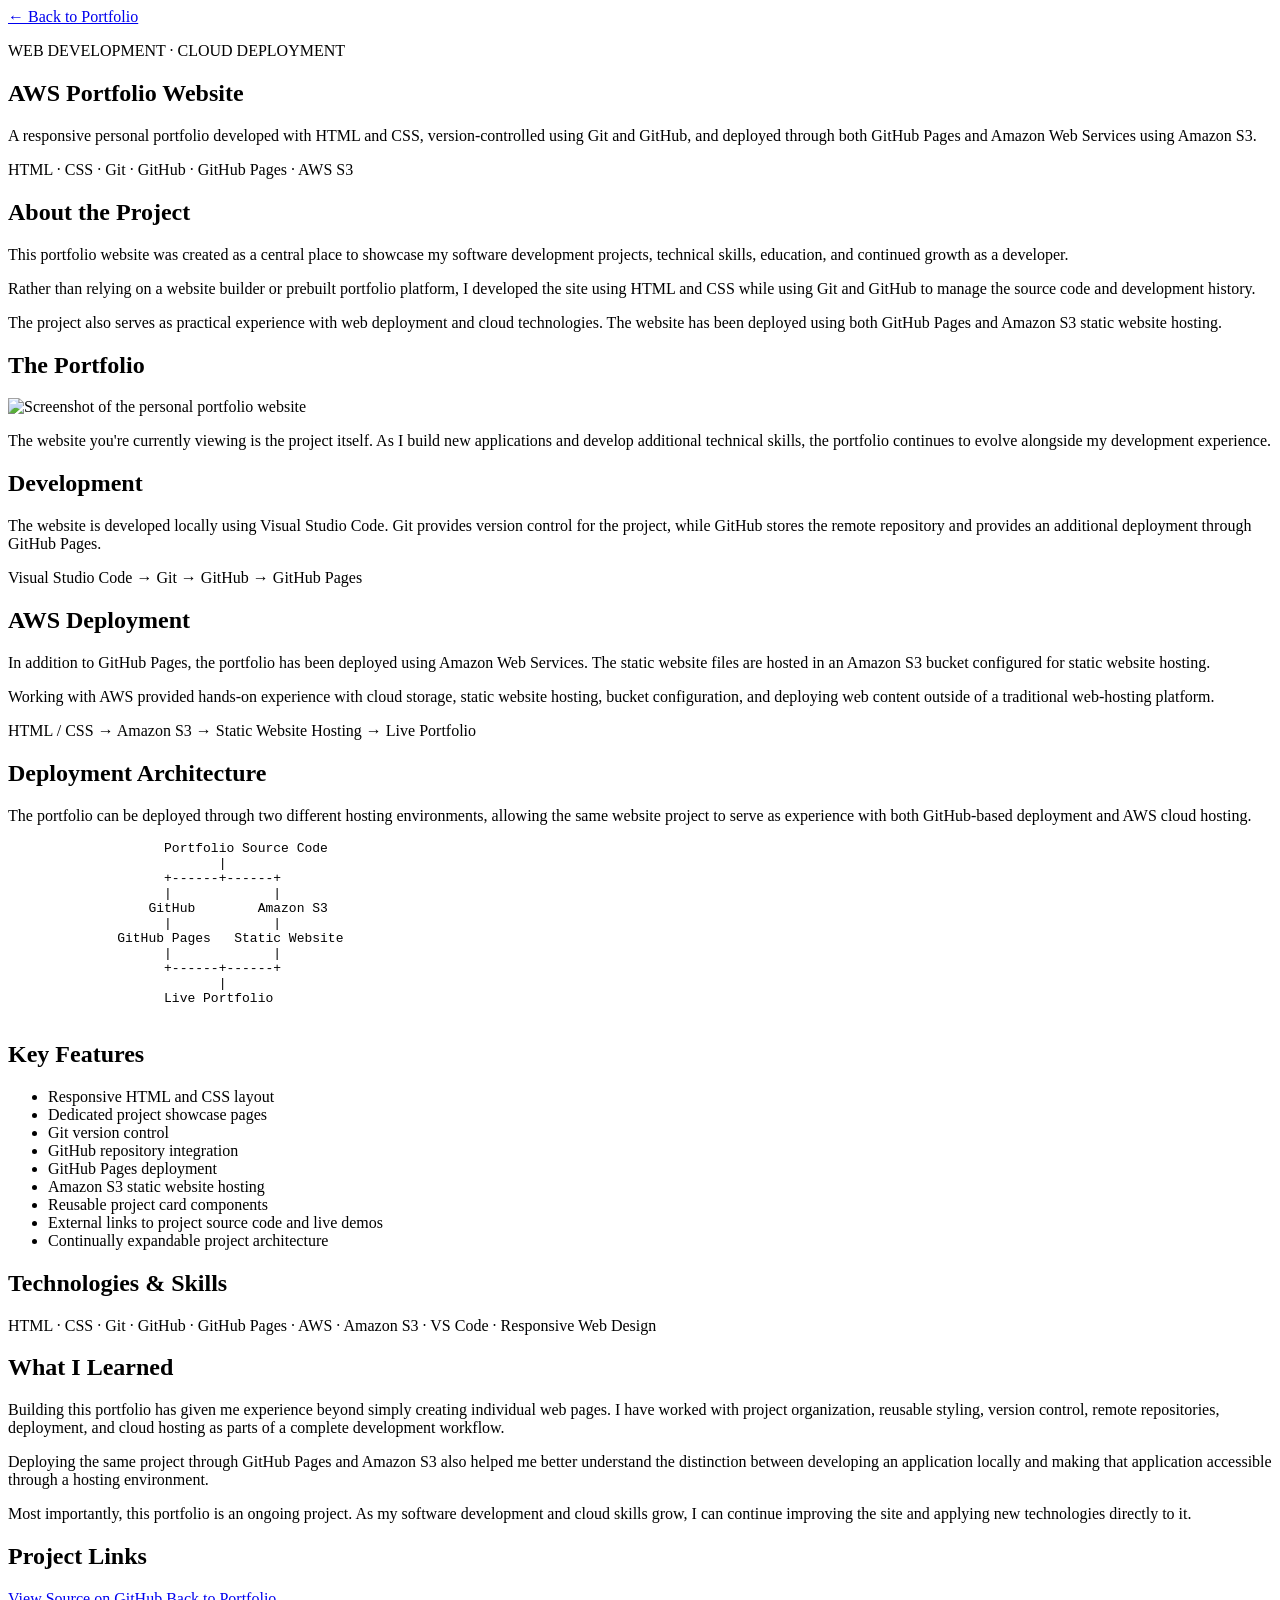
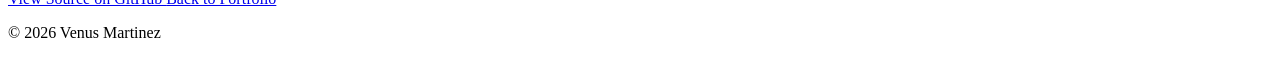
==== projects/aws-portfolio-website.html @ 88102d3e "Several new files added to the project, including images and HTML files for AWS portfolio website an" ====
<!DOCTYPE html>
<html lang="en">

<head>
    <meta charset="UTF-8">
    <meta name="viewport" content="width=device-width, initial-scale=1.0">

    <title>AWS Portfolio Website | Venus Martinez</title>

    <link rel="stylesheet" href="../styles.css">
</head>

<body>

    <header>
        <nav>
            <a href="../index.html">← Back to Portfolio</a>
        </nav>
    </header>

    <main>

        <!-- PROJECT HERO -->
        <section class="project-detail-hero">

            <p class="project-type">WEB DEVELOPMENT · CLOUD DEPLOYMENT</p>

            <h1>AWS Portfolio Website</h1>

            <p>
                A responsive personal portfolio developed with HTML and CSS,
                version-controlled using Git and GitHub, and deployed through
                both GitHub Pages and Amazon Web Services using Amazon S3.
            </p>

            <p class="technology-list">
                HTML · CSS · Git · GitHub · GitHub Pages · AWS S3
            </p>

        </section>


        <!-- ABOUT -->
        <section class="project-detail-section">

            <h2>About the Project</h2>

            <p>
                This portfolio website was created as a central place to
                showcase my software development projects, technical skills,
                education, and continued growth as a developer.
            </p>

            <p>
                Rather than relying on a website builder or prebuilt portfolio
                platform, I developed the site using HTML and CSS while using
                Git and GitHub to manage the source code and development
                history.
            </p>

            <p>
                The project also serves as practical experience with web
                deployment and cloud technologies. The website has been
                deployed using both GitHub Pages and Amazon S3 static website
                hosting.
            </p>

        </section>


        <!-- SCREENSHOT -->
        <section class="project-detail-section">

            <h2>The Portfolio</h2>

            <img
                class="project-detail-image"
                src="../images/portfolio-website.png"
                alt="Screenshot of the personal portfolio website">

            <p>
                The website you're currently viewing is the project itself.
                As I build new applications and develop additional technical
                skills, the portfolio continues to evolve alongside my
                development experience.
            </p>

        </section>


        <!-- DEVELOPMENT -->
        <section class="project-detail-section">

            <h2>Development</h2>

            <p>
                The website is developed locally using Visual Studio Code.
                Git provides version control for the project, while GitHub
                stores the remote repository and provides an additional
                deployment through GitHub Pages.
            </p>

            <div class="project-flow">

                <p>
                    Visual Studio Code
                    →
                    Git
                    →
                    GitHub
                    →
                    GitHub Pages
                </p>

            </div>

        </section>


        <!-- AWS -->
        <section class="project-detail-section">

            <h2>AWS Deployment</h2>

            <p>
                In addition to GitHub Pages, the portfolio has been deployed
                using Amazon Web Services. The static website files are hosted
                in an Amazon S3 bucket configured for static website hosting.
            </p>

            <p>
                Working with AWS provided hands-on experience with cloud
                storage, static website hosting, bucket configuration, and
                deploying web content outside of a traditional web-hosting
                platform.
            </p>

            <div class="project-flow">

                <p>
                    HTML / CSS
                    →
                    Amazon S3
                    →
                    Static Website Hosting
                    →
                    Live Portfolio
                </p>

            </div>

        </section>


        <!-- DUAL DEPLOYMENT -->
        <section class="project-detail-section">

            <h2>Deployment Architecture</h2>

            <p>
                The portfolio can be deployed through two different hosting
                environments, allowing the same website project to serve as
                experience with both GitHub-based deployment and AWS cloud
                hosting.
            </p>

            <div class="project-flow">

                <pre>
                    Portfolio Source Code
                           |
                    +------+------+
                    |             |
                  GitHub        Amazon S3
                    |             |
              GitHub Pages   Static Website
                    |             |
                    +------+------+
                           |
                    Live Portfolio
                </pre>

            </div>

        </section>


        <!-- FEATURES -->
        <section class="project-detail-section">

            <h2>Key Features</h2>

            <ul>
                <li>Responsive HTML and CSS layout</li>
                <li>Dedicated project showcase pages</li>
                <li>Git version control</li>
                <li>GitHub repository integration</li>
                <li>GitHub Pages deployment</li>
                <li>Amazon S3 static website hosting</li>
                <li>Reusable project card components</li>
                <li>External links to project source code and live demos</li>
                <li>Continually expandable project architecture</li>
            </ul>

        </section>


        <!-- SKILLS -->
        <section class="project-detail-section">

            <h2>Technologies & Skills</h2>

            <p class="technology-list">
                HTML · CSS · Git · GitHub · GitHub Pages ·
                AWS · Amazon S3 · VS Code · Responsive Web Design
            </p>

        </section>


        <!-- WHAT I LEARNED -->
        <section class="project-detail-section">

            <h2>What I Learned</h2>

            <p>
                Building this portfolio has given me experience beyond simply
                creating individual web pages. I have worked with project
                organization, reusable styling, version control, remote
                repositories, deployment, and cloud hosting as parts of a
                complete development workflow.
            </p>

            <p>
                Deploying the same project through GitHub Pages and Amazon S3
                also helped me better understand the distinction between
                developing an application locally and making that application
                accessible through a hosting environment.
            </p>

            <p>
                Most importantly, this portfolio is an ongoing project. As my
                software development and cloud skills grow, I can continue
                improving the site and applying new technologies directly to
                it.
            </p>

        </section>


        <!-- LINKS -->
        <section class="project-detail-section">

            <h2>Project Links</h2>

            <div class="project-links">

                <a
                    href="YOUR-GITHUB-REPOSITORY-URL"
                    class="button primary-button"
                    target="_blank"
                    rel="noopener noreferrer">
                    View Source on GitHub
                </a>

                <a
                    href="../index.html"
                    class="button secondary-button">
                    Back to Portfolio
                </a>

            </div>

        </section>

    </main>

    <footer>

        <p>
            &copy; 2026 Venus Martinez
        </p>

    </footer>

</body>

</html>
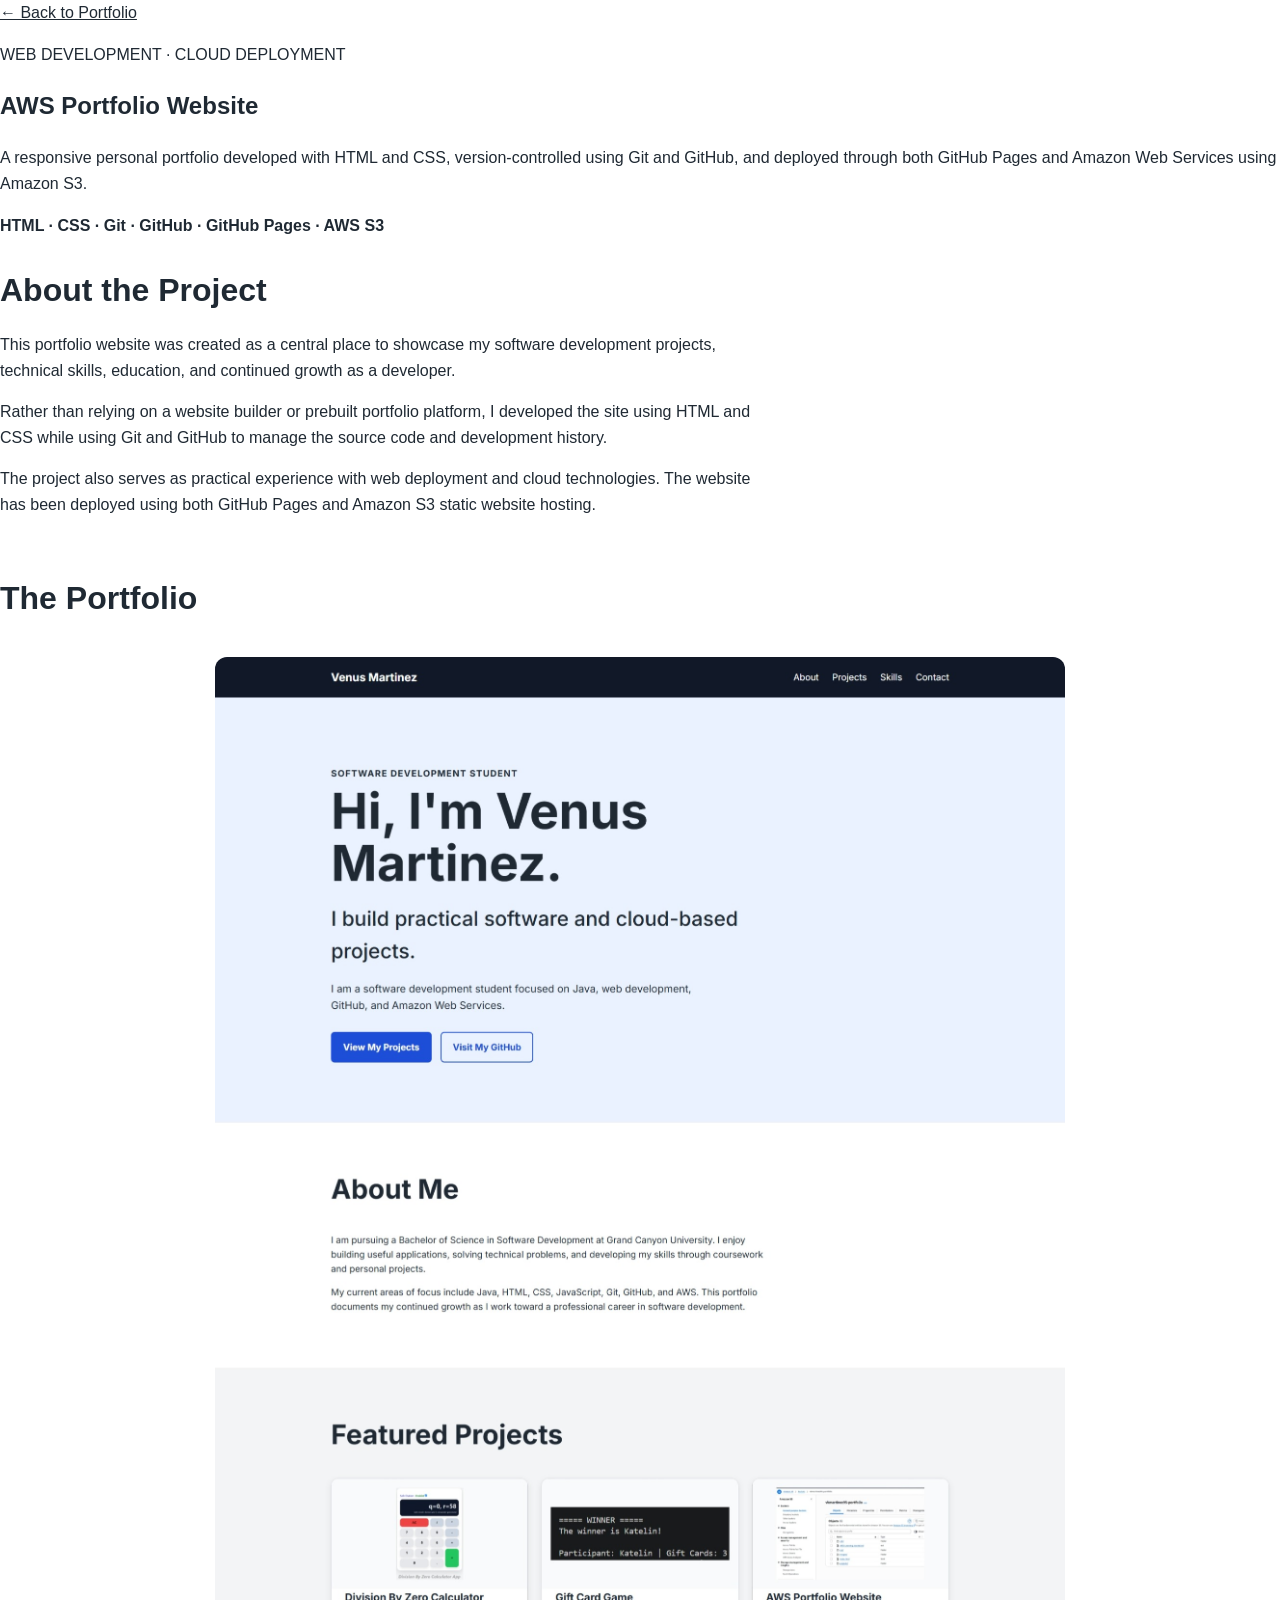
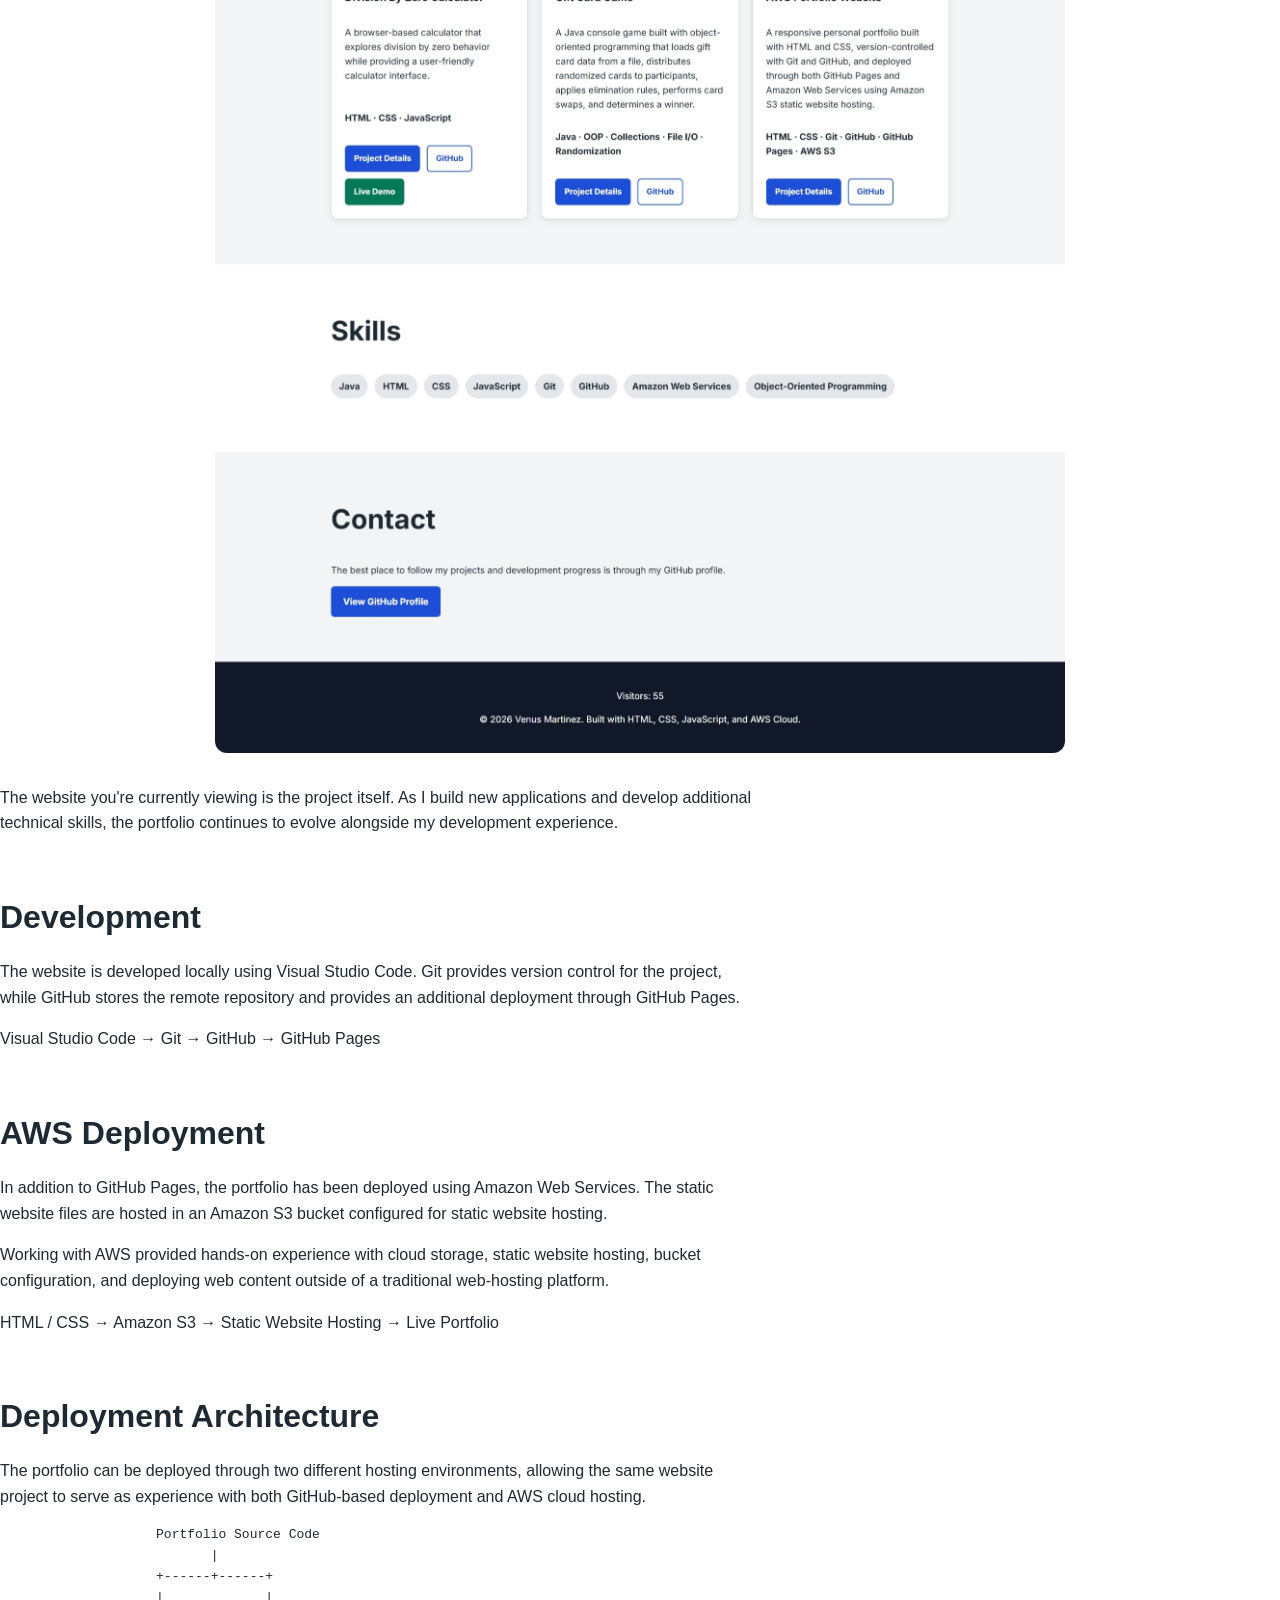
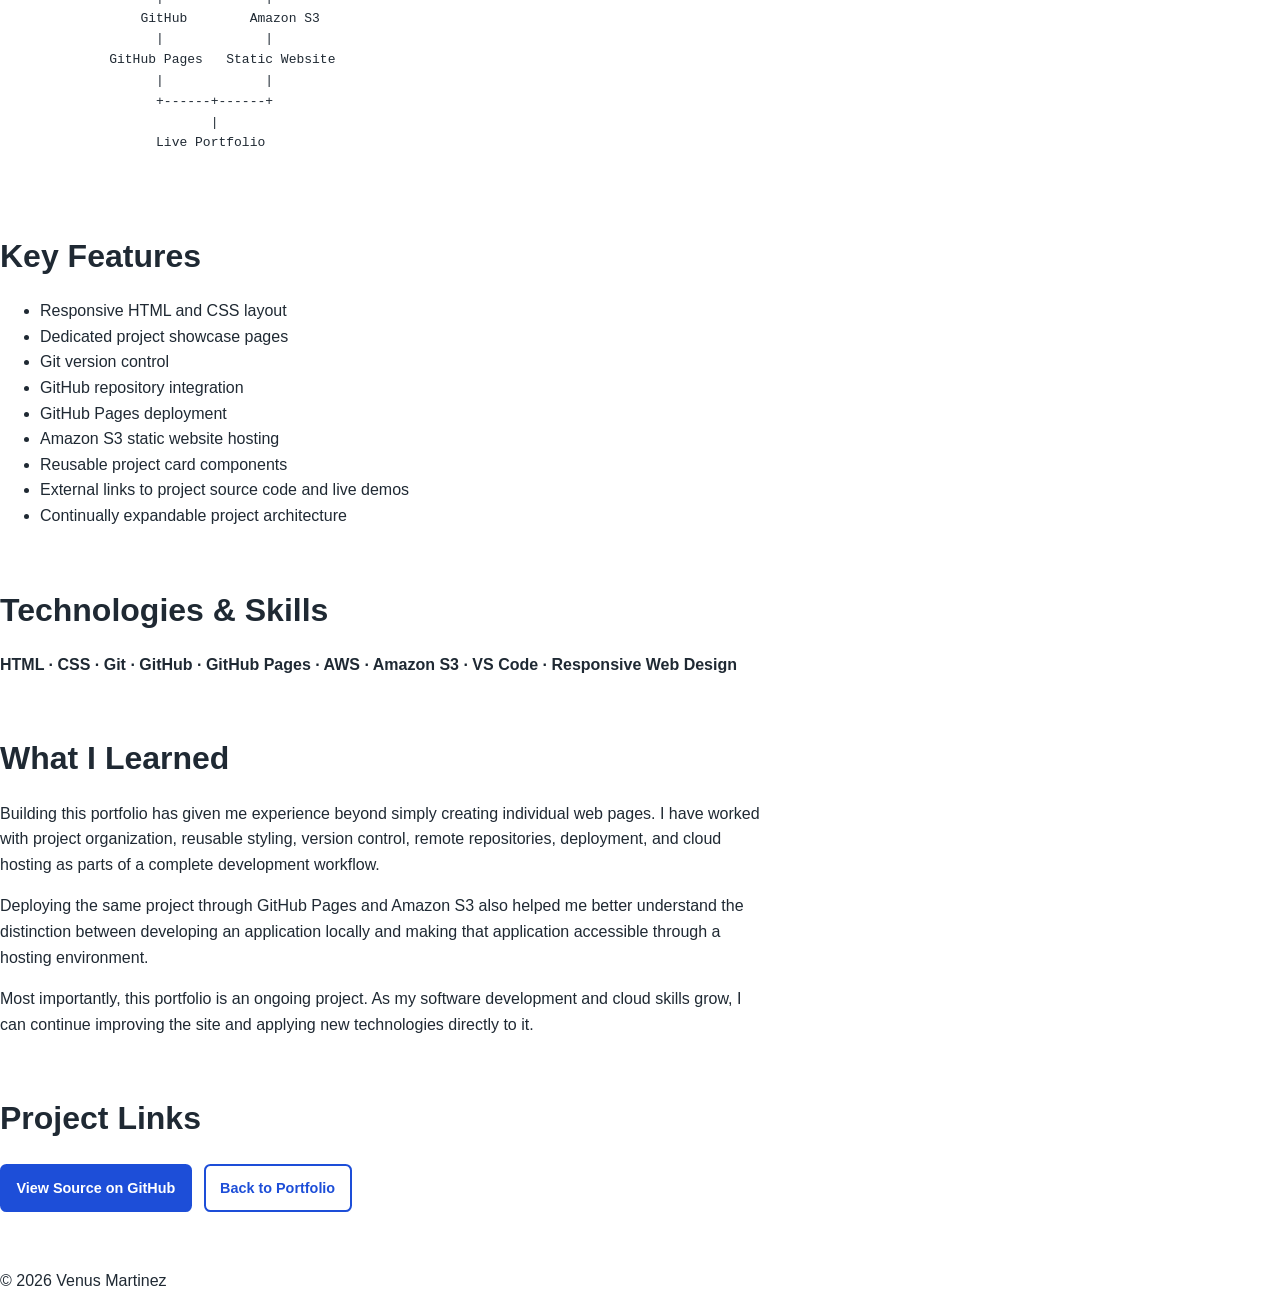
==== commit 47596b8d: "Modifications made to several files. New file added." ====
--- a/projects/aws-portfolio-website.html
+++ b/projects/aws-portfolio-website.html
@@ -7,7 +7,7 @@
 
     <title>AWS Portfolio Website | Venus Martinez</title>
 
-    <link rel="stylesheet" href="../styles.css">
+    <link rel="stylesheet" href="../css/styles.css">
 </head>
 
 <body>
--- a/css/styles.css
+++ b/css/styles.css
@@ -0,0 +1,478 @@
+/* ================================
+   Base styles
+================================ */
+
+* {
+    box-sizing: border-box;
+}
+
+html {
+    scroll-behavior: smooth;
+}
+
+body {
+    margin: 0;
+    font-family: "Inter", sans-serif;
+    line-height: 1.6;
+    color: #1f2933;
+    background-color: #ffffff;
+}
+
+a {
+    color: inherit;
+}
+
+
+/* ================================
+   Header and navigation
+================================ */
+
+.site-header {
+    position: sticky;
+    top: 0;
+    z-index: 1000;
+    background-color: #111827;
+    color: #ffffff;
+}
+
+.navbar {
+    width: min(1100px, 90%);
+    min-height: 72px;
+    margin: 0 auto;
+    display: flex;
+    align-items: center;
+    justify-content: space-between;
+    gap: 2rem;
+}
+
+.logo {
+    font-size: 1.25rem;
+    font-weight: 700;
+    text-decoration: none;
+}
+
+.nav-links {
+    margin: 0;
+    padding: 0;
+    display: flex;
+    gap: 1.5rem;
+    list-style: none;
+}
+
+.nav-links a {
+    text-decoration: none;
+}
+
+.nav-links a:hover,
+.nav-links a:focus {
+    text-decoration: underline;
+}
+
+
+/* ================================
+   Hero section
+================================ */
+
+.hero {
+    min-height: calc(100vh - 72px);
+    padding: 6rem 0;
+    display: flex;
+    align-items: center;
+    background-color: #eaf2ff;
+}
+
+.hero-content {
+    width: min(1100px, 90%);
+    margin: 0 auto;
+}
+
+.eyebrow {
+    margin-bottom: 0.5rem;
+    font-size: 1rem;
+    font-weight: 700;
+    letter-spacing: 0.08em;
+    text-transform: uppercase;
+}
+
+.hero h1 {
+    max-width: 850px;
+    margin: 0;
+    font-size: clamp(2.75rem, 7vw, 5.5rem);
+    line-height: 1.05;
+}
+
+.hero h2 {
+    max-width: 800px;
+    margin: 1.5rem 0 0;
+    font-size: clamp(1.5rem, 3vw, 2.25rem);
+    font-weight: 500;
+}
+
+.hero-description {
+    max-width: 650px;
+    margin: 1.5rem 0 0;
+    font-size: 1.15rem;
+}
+
+.hero-buttons {
+    margin-top: 2rem;
+    display: flex;
+    flex-wrap: wrap;
+    gap: 1rem;
+}
+
+
+/* ================================
+   Buttons
+================================ */
+
+.button {
+    display: inline-block;
+    padding: 0.8rem 1.25rem;
+    border: 2px solid #1d4ed8;
+    border-radius: 0.4rem;
+    font-weight: 700;
+    text-decoration: none;
+    transition:
+        transform 0.2s ease,
+        box-shadow 0.2s ease,
+        opacity 0.2s ease;
+}
+
+.primary-button {
+    color: #ffffff;
+    background-color: #1d4ed8;
+}
+
+.secondary-button {
+    color: #1d4ed8;
+    background-color: transparent;
+}
+
+.button:hover,
+.button:focus-visible {
+    transform: translateY(-2px);
+    box-shadow: 0 6px 14px rgba(0, 0, 0, 0.14);
+}
+
+.button:hover,
+.button:focus {
+    opacity: 0.85;
+}
+
+.demo-button {
+    border-color: #047857;
+    color: #ffffff;
+    background-color: #047857;
+}
+
+/* ================================
+   Page sections
+================================ */
+
+.section {
+    padding: 5rem 0;
+}
+
+.alternate-section {
+    background-color: #f3f4f6;
+}
+
+.section-container {
+    width: min(1100px, 90%);
+    margin: 0 auto;
+}
+
+.section h2 {
+    margin-top: 0;
+    font-size: clamp(2rem, 4vw, 3rem);
+}
+
+.section-container>p {
+    max-width: 800px;
+}
+
+
+/* ================================
+   Project cards
+================================ */
+
+.project-grid {
+    display: grid;
+    grid-template-columns: repeat(3, 1fr);
+    gap: 1.5rem;
+}
+
+.project-card {
+    padding: 0;
+    border: 1px solid #d1d5db;
+    border-radius: 0.75rem;
+    background-color: #ffffff;
+    box-shadow: 0 4px 12px rgba(0, 0, 0, 0.08);
+    display: flex;
+    flex-direction: column;
+    overflow: hidden;
+    transition:
+        transform 0.2s ease,
+        box-shadow 0.2s ease;
+}
+
+.project-card:hover {
+    transform: translateY(-4px);
+    box-shadow: 0 12px 24px rgba(0, 0, 0, 0.12);
+}
+
+.project-image-link {
+    display: block;
+    overflow: hidden;
+    background-color: #e5e7eb;
+}
+
+.project-card h3,
+.project-card>p,
+.project-card .project-links {
+    margin-left: 1.5rem;
+    margin-right: 1.5rem;
+}
+
+.project-card h3 {
+    margin-top: 1.5rem;
+}
+
+.project-card .project-links {
+    margin-bottom: 1.5rem;
+}
+
+.project-card-image {
+    display: block;
+    width: 100%;
+    aspect-ratio: 16 / 9;
+    object-fit: contain;
+    padding: 1rem;
+    background: #f8fafc;
+    object-position: center;
+    transition: transform 0.3s ease;
+}
+
+.project-image-link:hover .project-card-image,
+.project-image-link:focus-visible .project-card-image {
+    transform: scale(1.03);
+}
+
+.project-card .technology-list {
+    margin-top: auto;
+    padding-top: 1rem;
+}
+
+.project-links {
+    margin-top: 1.25rem;
+    display: flex;
+    flex-wrap: wrap;
+    gap: 0.75rem;
+}
+
+.project-links .button {
+    padding: 0.65rem 0.9rem;
+    font-size: 0.9rem;
+    text-align: center;
+}
+
+.project-card h3 {
+    margin-top: 0;
+}
+
+.project-showcase {
+    padding: 3rem 0 0;
+    background-color: #ffffff;
+}
+
+.project-showcase-image {
+    display: block;
+    width: 100%;
+    max-height: 700px;
+    object-fit: contain;
+    border: 1px solid #d1d5db;
+    border-radius: 1rem;
+    box-shadow: 0 16px 40px rgba(0, 0, 0, 0.14);
+    transition:
+        transform 0.2s ease,
+        box-shadow 0.2s ease;
+}
+
+.project-showcase-image:hover {
+    transform: translateY(-3px);
+    box-shadow: 0 20px 48px rgba(0, 0, 0, 0.18);
+}
+
+.technology-list {
+    font-weight: 700;
+}
+
+
+/* ================================
+   Skills
+================================ */
+
+.skills-list {
+    padding: 0;
+    display: flex;
+    flex-wrap: wrap;
+    gap: 0.75rem;
+    list-style: none;
+}
+
+.skills-list li {
+    padding: 0.55rem 0.9rem;
+    border-radius: 999px;
+    background-color: #e5e7eb;
+    font-weight: 700;
+}
+
+/* ================================
+   Project detail pages
+================================ */
+
+.project-hero {
+    padding: 6rem 0;
+    background-color: #eaf2ff;
+}
+
+.project-hero h1 {
+    max-width: 900px;
+    margin: 0;
+    font-size: clamp(2.75rem, 7vw, 5rem);
+    line-height: 1.05;
+}
+
+.project-summary {
+    max-width: 750px;
+    margin: 1.5rem 0 0;
+    font-size: 1.2rem;
+}
+
+.project-detail-container {
+    width: min(1100px, 90%);
+    margin: 0 auto;
+    display: grid;
+    grid-template-columns: minmax(0, 2fr) minmax(250px, 1fr);
+    gap: 3rem;
+    align-items: start;
+}
+
+.project-detail-section {
+    margin-bottom: 3.5rem;
+}
+
+.project-detail-section h2 {
+    margin-bottom: 1rem;
+    font-size: 2rem;
+}
+
+.project-detail-section h3 {
+    margin-top: 2rem;
+}
+
+.project-detail-section p,
+.feature-list {
+    max-width: 760px;
+}
+
+.feature-list {
+    padding-left: 1.25rem;
+}
+
+.feature-list li {
+    margin-bottom: 0.65rem;
+}
+
+.project-info-card {
+    position: sticky;
+    top: 100px;
+    padding: 1.5rem;
+    border: 1px solid #d1d5db;
+    border-radius: 0.75rem;
+    background-color: #f9fafb;
+}
+
+.project-info-card h2 {
+    margin-top: 0;
+    font-size: 1.4rem;
+}
+
+.project-facts {
+    margin: 0;
+}
+
+.project-facts div {
+    padding: 1rem 0;
+    border-bottom: 1px solid #d1d5db;
+}
+
+.project-facts div:last-child {
+    border-bottom: 0;
+}
+
+.project-facts dt {
+    margin-bottom: 0.25rem;
+    font-weight: 700;
+}
+
+.project-facts dd {
+    margin: 0;
+}
+
+/* ================================
+   Footer
+================================ */
+
+.site-footer {
+    padding: 2rem;
+    color: #ffffff;
+    background-color: #111827;
+    text-align: center;
+}
+
+
+/* ================================
+   Responsive design
+================================ */
+
+@media (max-width: 800px) {
+    .navbar {
+        padding: 1rem 0;
+        flex-direction: column;
+    }
+
+    .nav-links {
+        flex-wrap: wrap;
+        justify-content: center;
+    }
+
+    .project-grid {
+        grid-template-columns: 1fr;
+    }
+
+    .project-detail-container {
+        grid-template-columns: 1fr;
+    }
+
+    .project-info-card {
+        position: static;
+    }
+
+    .project-links .button {
+        flex: 1 1 100%;
+    }
+}
+
+/* ================================
+   AWS Portfolio Styles
+================================ */
+
+.project-detail-image {
+    display: block;
+    width: min(100%, 850px);
+    height: auto;
+    margin: 2rem auto;
+    border-radius: 12px;
+}
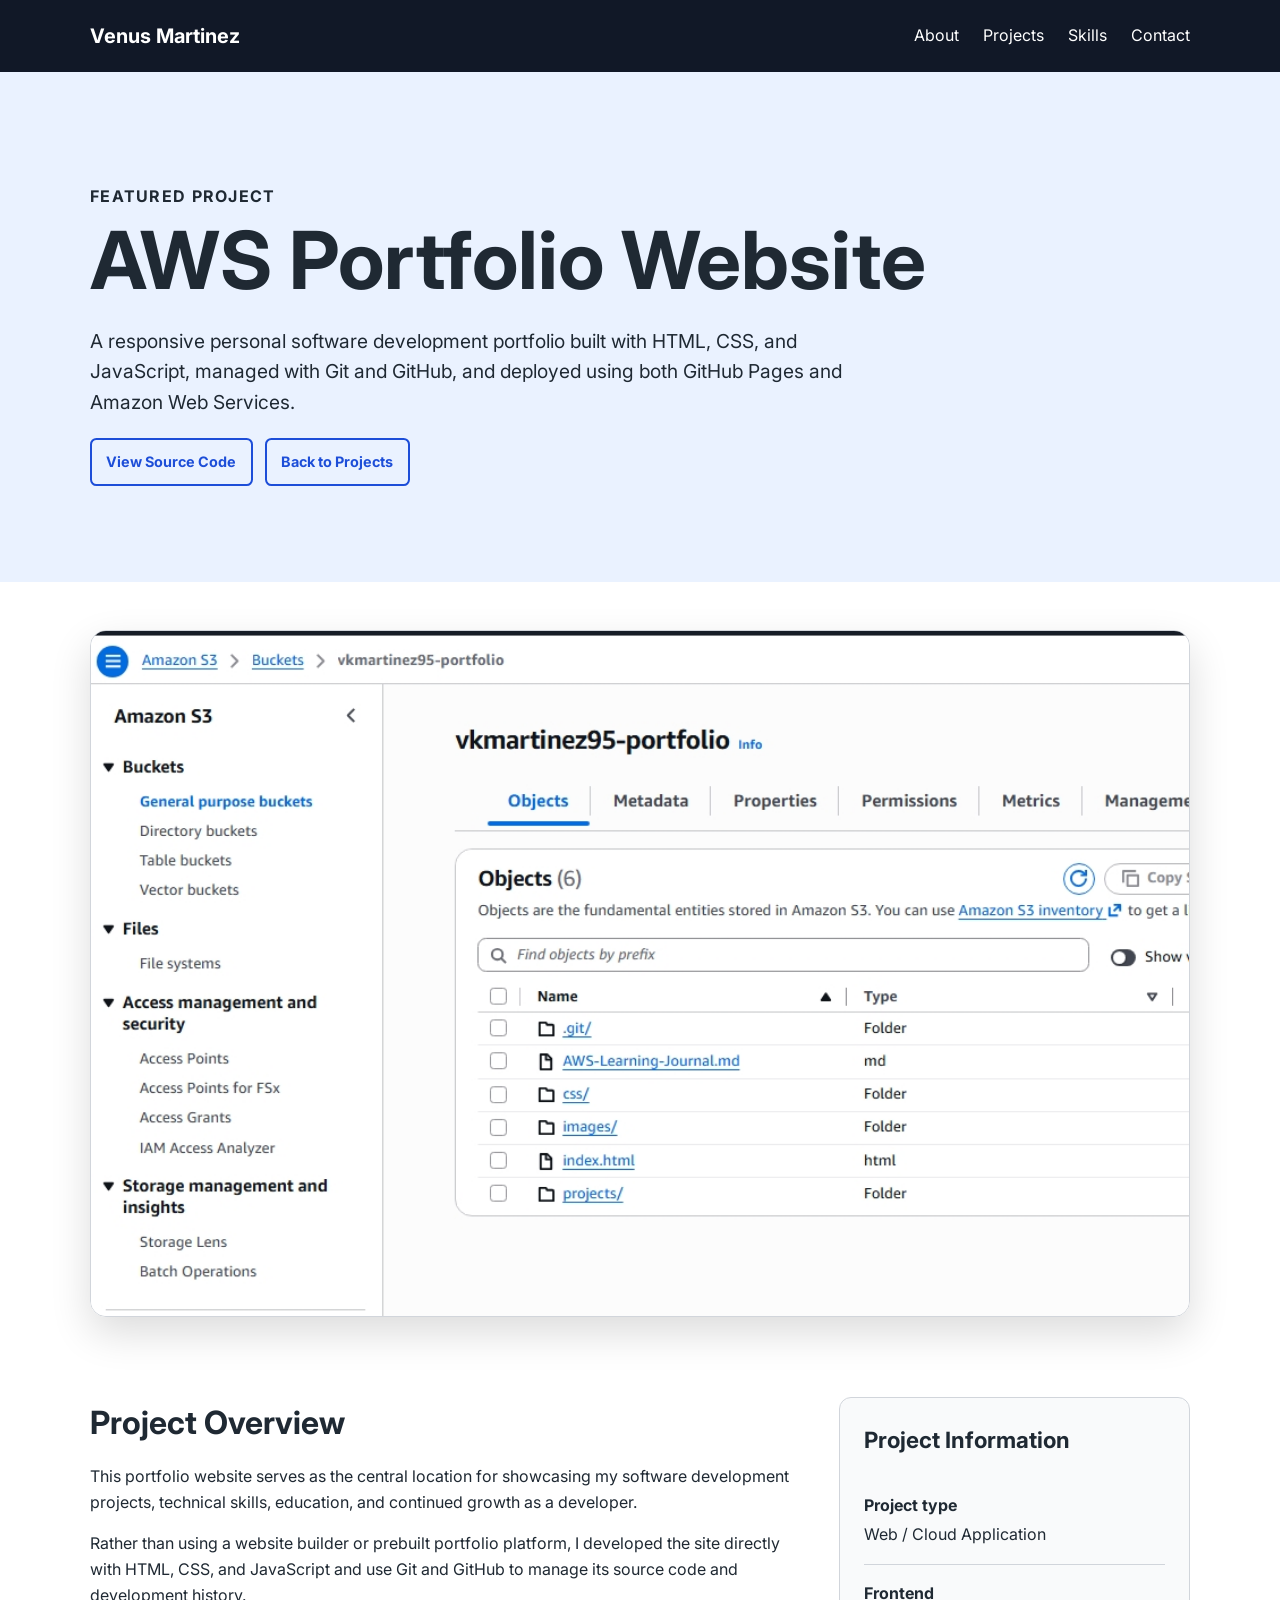
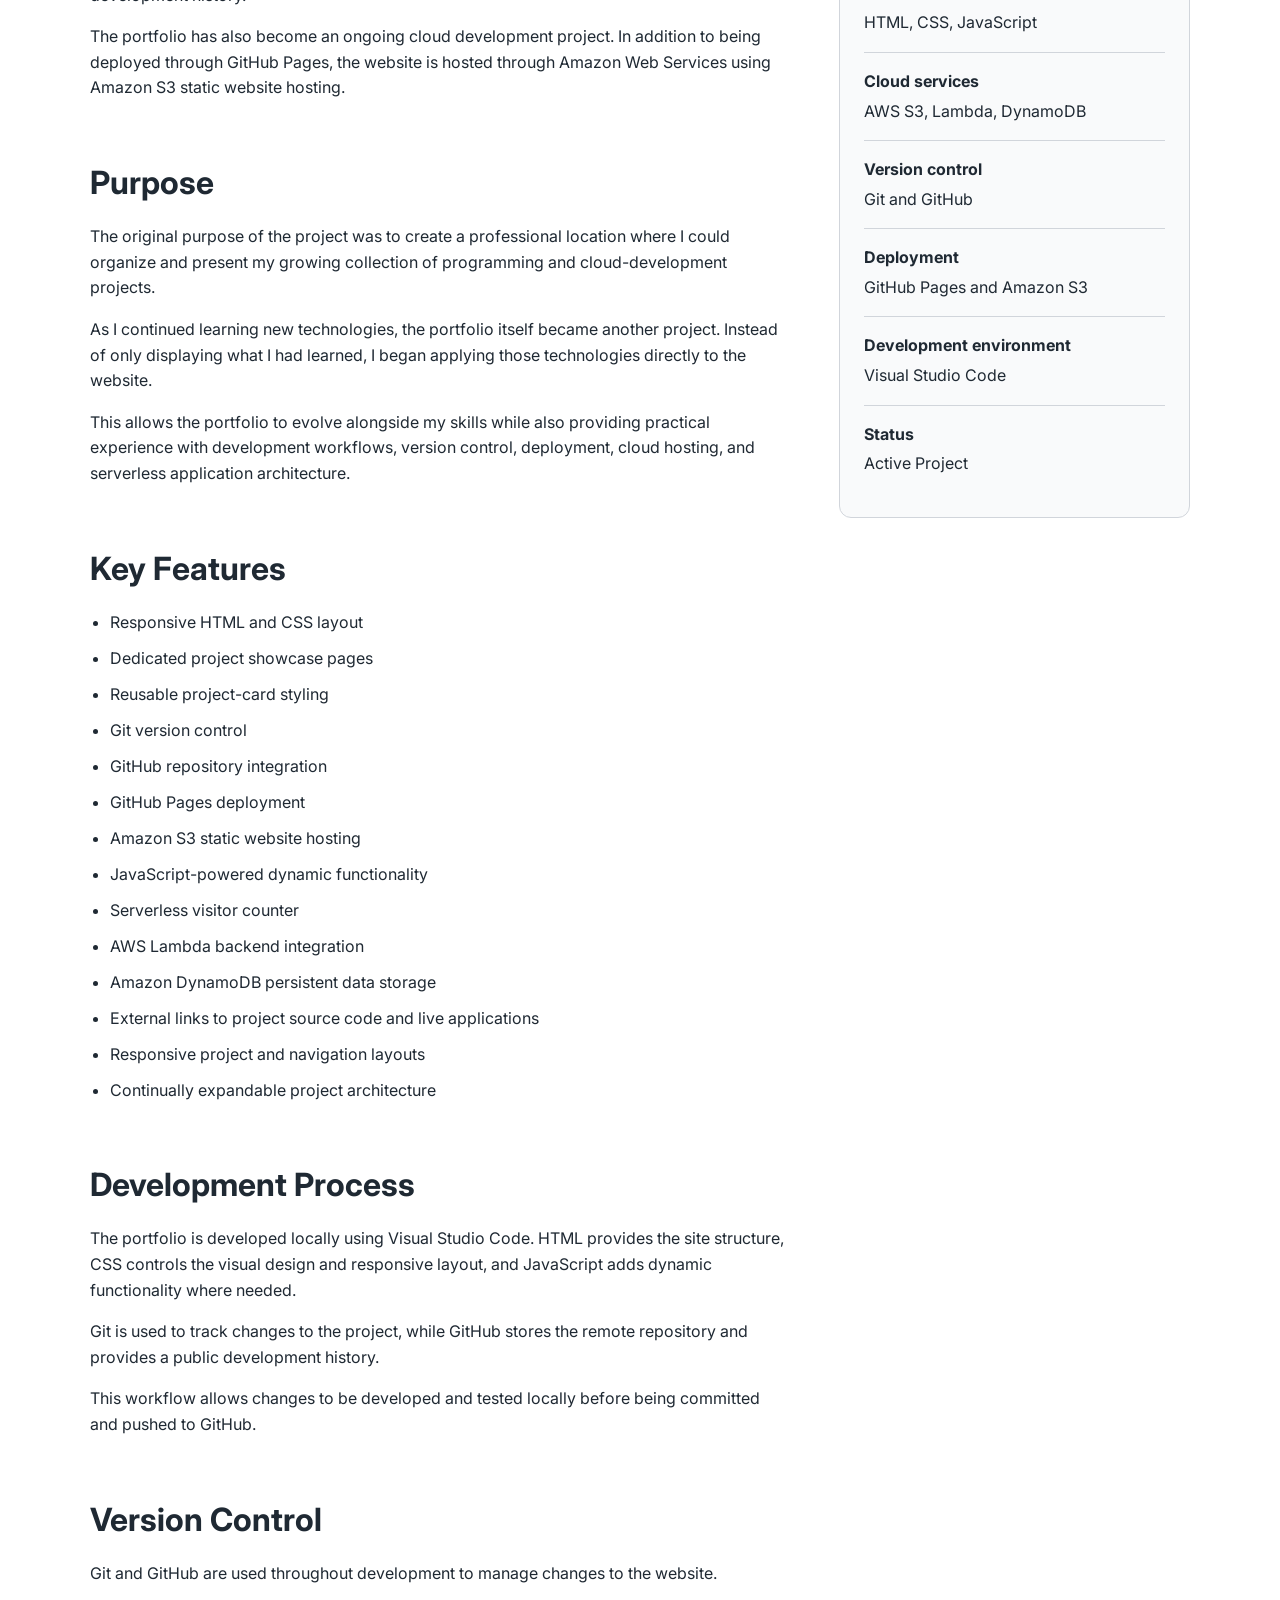
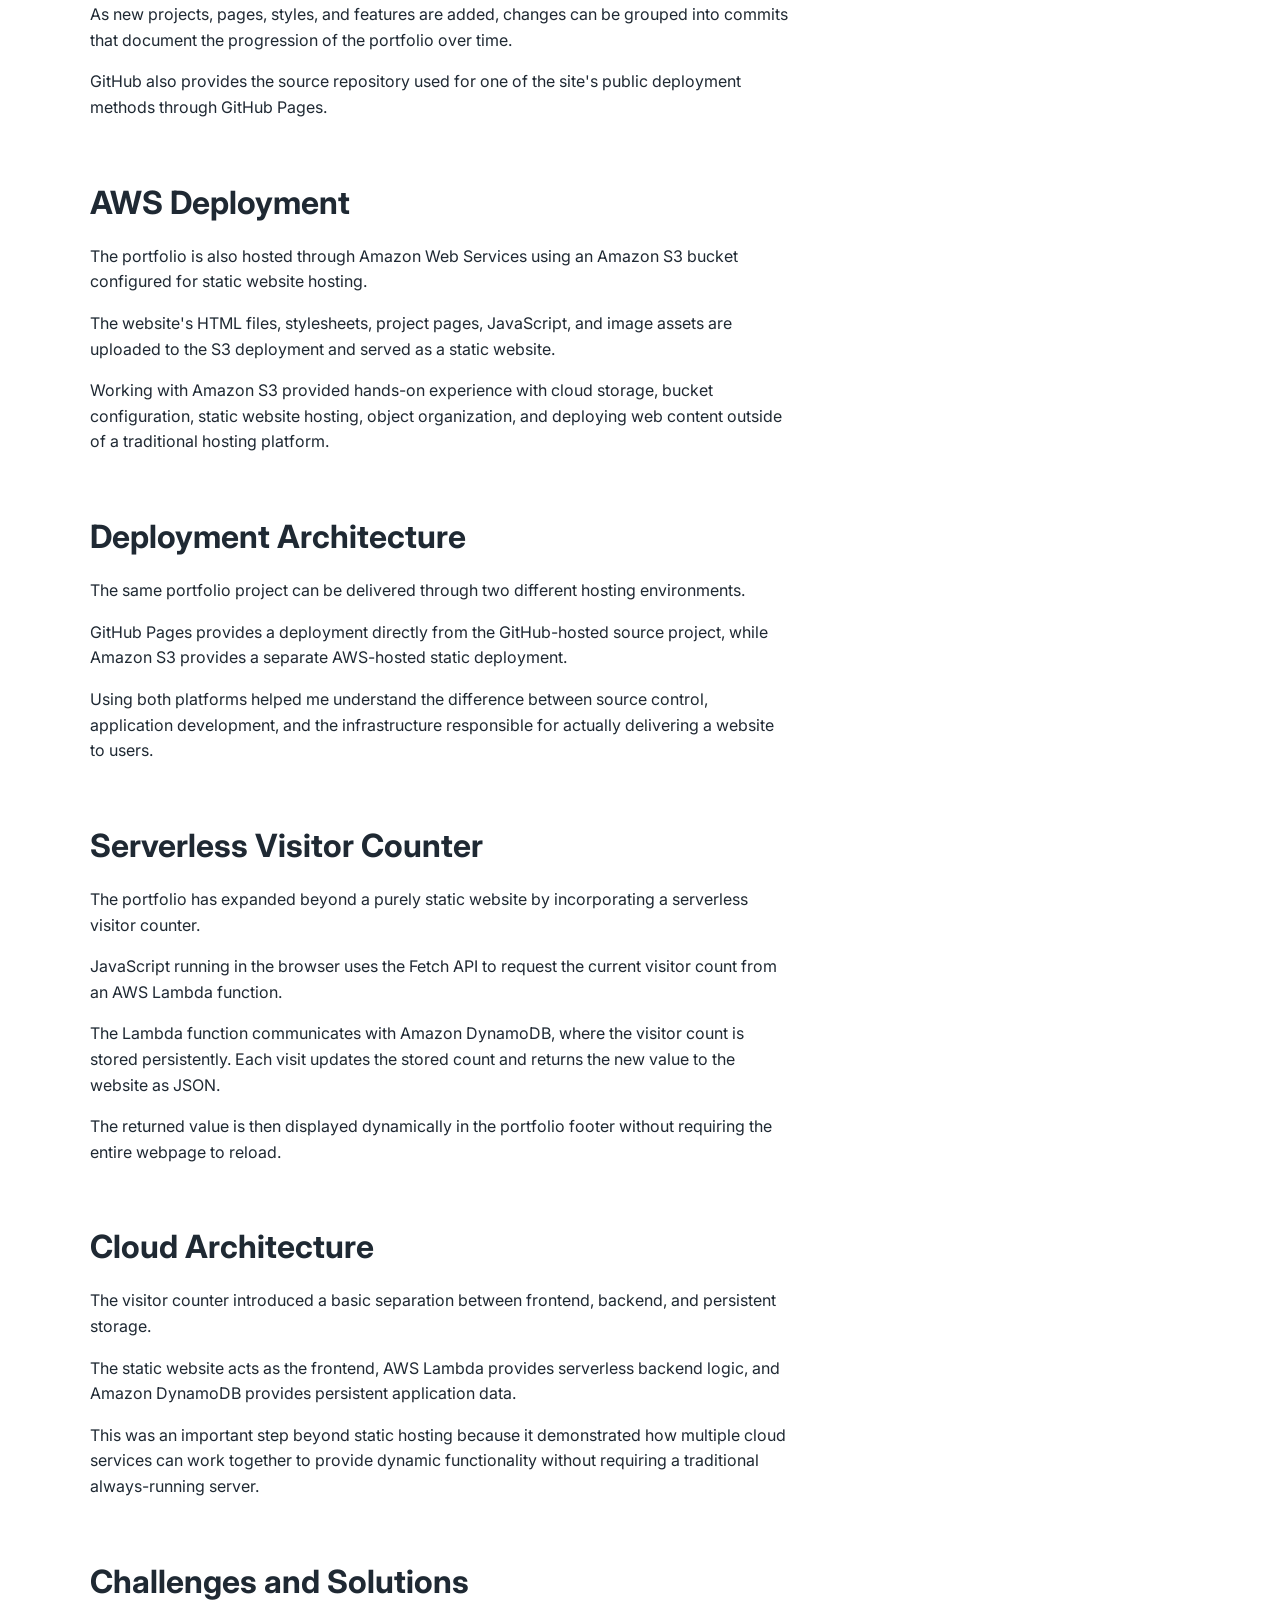
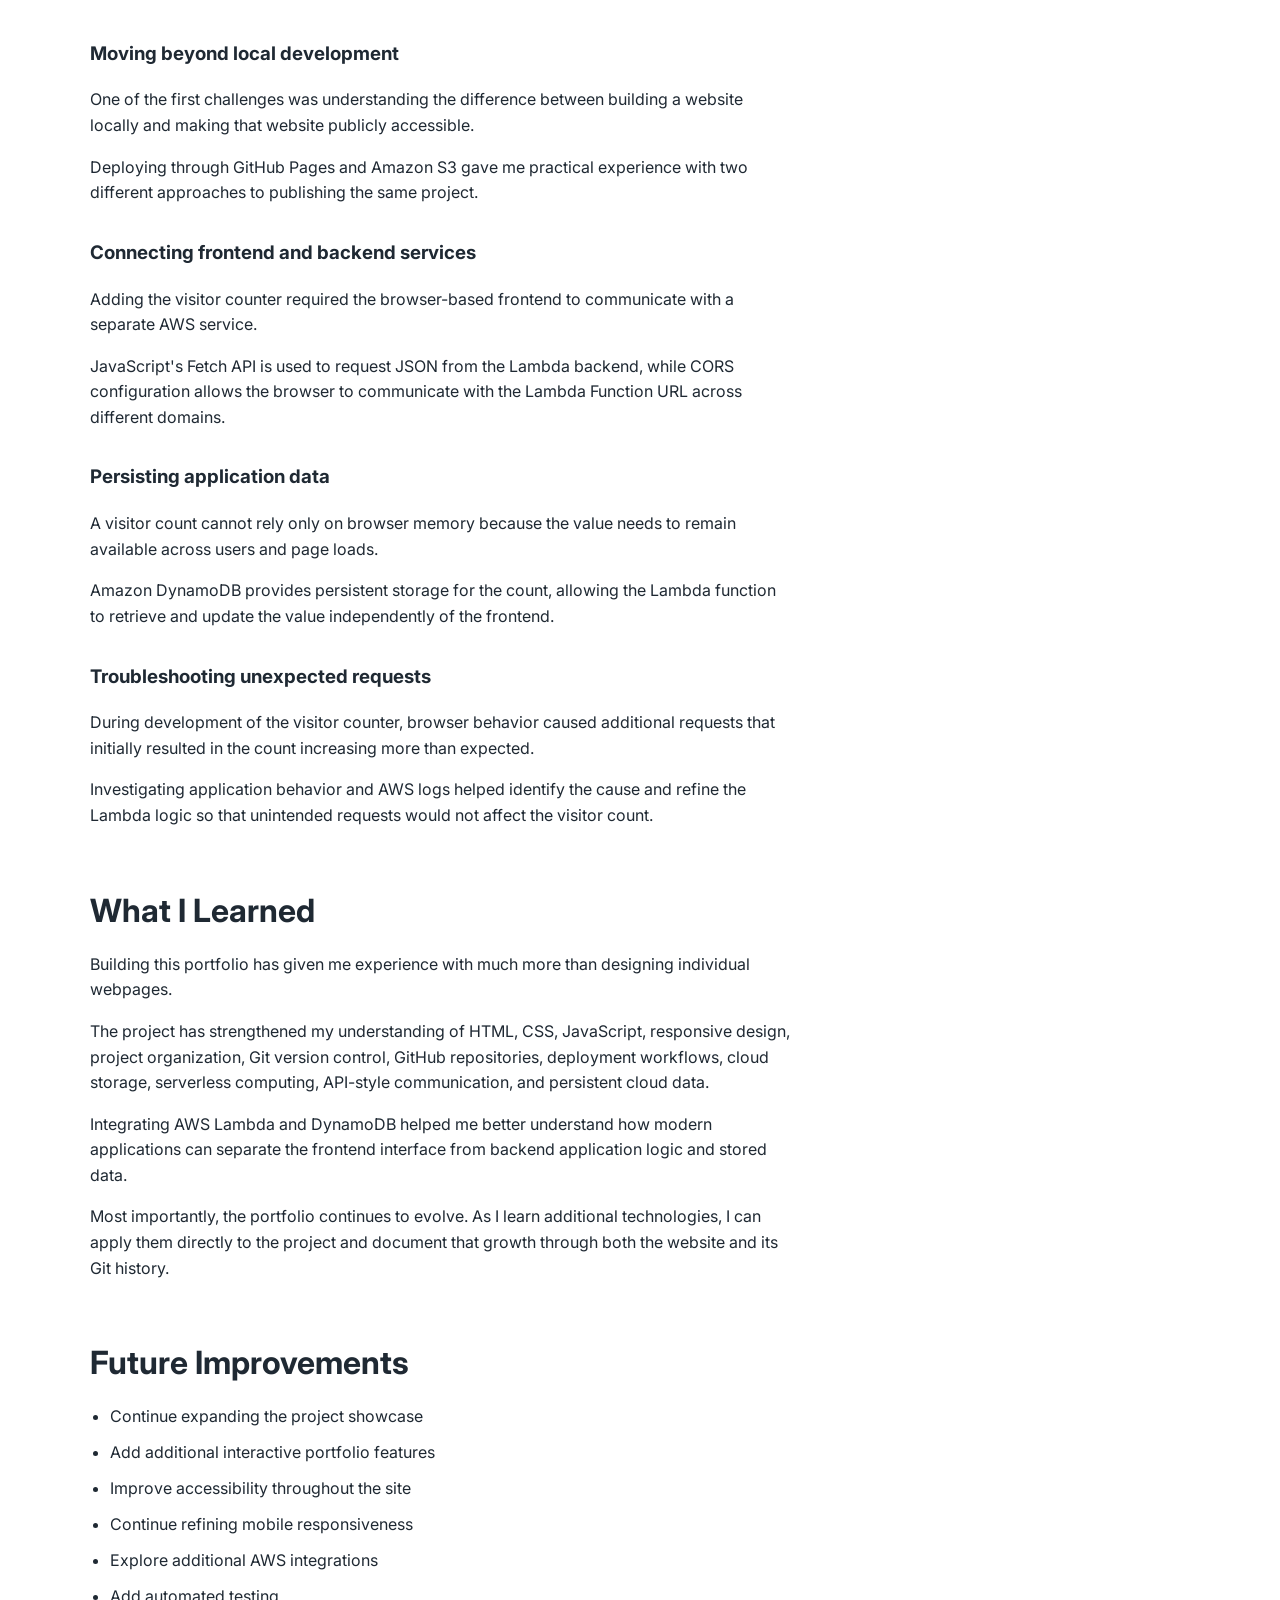
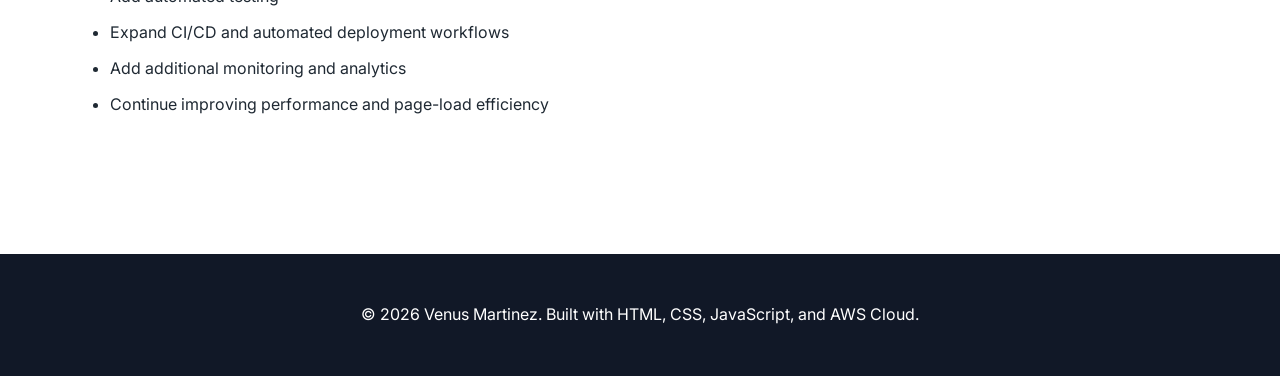
==== commit 49b68172: "Website is actually looking like a website now." ====
--- a/projects/aws-portfolio-website.html
+++ b/projects/aws-portfolio-website.html
@@ -5,280 +5,637 @@
     <meta charset="UTF-8">
     <meta name="viewport" content="width=device-width, initial-scale=1.0">
 
+    <meta name="description"
+        content="A detailed look at the AWS Portfolio Website developed by Venus Martinez using HTML, CSS, JavaScript, GitHub, and Amazon Web Services.">
+
     <title>AWS Portfolio Website | Venus Martinez</title>
+
+    <link rel="preconnect" href="https://fonts.googleapis.com">
+    <link rel="preconnect" href="https://fonts.gstatic.com" crossorigin>
+
+    <link href="https://fonts.googleapis.com/css2?family=Inter:wght@300;400;500;600;700;800&display=swap"
+        rel="stylesheet">
 
     <link rel="stylesheet" href="../css/styles.css">
 </head>
 
 <body>
 
-    <header>
-        <nav>
-            <a href="../index.html">← Back to Portfolio</a>
+    <header class="site-header">
+
+        <nav class="navbar" aria-label="Main navigation">
+
+            <a class="logo" href="../index.html">
+                Venus Martinez
+            </a>
+
+            <ul class="nav-links">
+                <li><a href="../index.html#about">About</a></li>
+                <li><a href="../index.html#projects">Projects</a></li>
+                <li><a href="../index.html#skills">Skills</a></li>
+                <li><a href="../index.html#contact">Contact</a></li>
+            </ul>
+
         </nav>
+
     </header>
 
+
     <main>
 
         <!-- PROJECT HERO -->
-        <section class="project-detail-hero">
-
-            <p class="project-type">WEB DEVELOPMENT · CLOUD DEPLOYMENT</p>
-
-            <h1>AWS Portfolio Website</h1>
-
-            <p>
-                A responsive personal portfolio developed with HTML and CSS,
-                version-controlled using Git and GitHub, and deployed through
-                both GitHub Pages and Amazon Web Services using Amazon S3.
-            </p>
-
-            <p class="technology-list">
-                HTML · CSS · Git · GitHub · GitHub Pages · AWS S3
-            </p>
+
+        <section class="project-hero">
+
+            <div class="section-container">
+
+                <p class="eyebrow">
+                    Featured Project
+                </p>
+
+                <h1>AWS Portfolio Website</h1>
+
+                <p class="project-summary">
+                    A responsive personal software development portfolio built
+                    with HTML, CSS, and JavaScript, managed with Git and GitHub,
+                    and deployed using both GitHub Pages and Amazon Web Services.
+                </p>
+
+                <div class="project-links">
+
+                    <a class="button secondary-button"
+                        href="https://github.com/Venus-Martinez/PersonalPortfolioHomepage"
+                        target="_blank"
+                        rel="noopener noreferrer">
+                        View Source Code
+                    </a>
+
+                    <a class="button secondary-button"
+                        href="../index.html#projects">
+                        Back to Projects
+                    </a>
+
+                </div>
+
+            </div>
 
         </section>
 
 
-        <!-- ABOUT -->
-        <section class="project-detail-section">
-
-            <h2>About the Project</h2>
-
-            <p>
-                This portfolio website was created as a central place to
-                showcase my software development projects, technical skills,
-                education, and continued growth as a developer.
-            </p>
-
-            <p>
-                Rather than relying on a website builder or prebuilt portfolio
-                platform, I developed the site using HTML and CSS while using
-                Git and GitHub to manage the source code and development
-                history.
-            </p>
-
-            <p>
-                The project also serves as practical experience with web
-                deployment and cloud technologies. The website has been
-                deployed using both GitHub Pages and Amazon S3 static website
-                hosting.
-            </p>
+        <!-- PROJECT SHOWCASE -->
+
+        <section class="project-showcase">
+
+            <div class="section-container">
+
+                <img class="project-showcase-image"
+                    src="../images/AWS-S3-Portfolio.jpeg"
+                    alt="Amazon S3 console showing the files used to deploy the portfolio website">
+
+            </div>
 
         </section>
 
 
-        <!-- SCREENSHOT -->
-        <section class="project-detail-section">
-
-            <h2>The Portfolio</h2>
-
-            <img
-                class="project-detail-image"
-                src="../images/portfolio-website.png"
-                alt="Screenshot of the personal portfolio website">
-
-            <p>
-                The website you're currently viewing is the project itself.
-                As I build new applications and develop additional technical
-                skills, the portfolio continues to evolve alongside my
-                development experience.
-            </p>
+        <!-- PROJECT DETAILS -->
+
+        <section class="section">
+
+            <div class="project-detail-container">
+
+
+                <!-- MAIN CONTENT -->
+
+                <article class="project-main-content">
+
+
+                    <!-- PROJECT OVERVIEW -->
+
+                    <section class="project-detail-section">
+
+                        <h2>Project Overview</h2>
+
+                        <p>
+                            This portfolio website serves as the central location
+                            for showcasing my software development projects,
+                            technical skills, education, and continued growth as
+                            a developer.
+                        </p>
+
+                        <p>
+                            Rather than using a website builder or prebuilt
+                            portfolio platform, I developed the site directly
+                            with HTML, CSS, and JavaScript and use Git and GitHub
+                            to manage its source code and development history.
+                        </p>
+
+                        <p>
+                            The portfolio has also become an ongoing cloud
+                            development project. In addition to being deployed
+                            through GitHub Pages, the website is hosted through
+                            Amazon Web Services using Amazon S3 static website
+                            hosting.
+                        </p>
+
+                    </section>
+
+
+                    <!-- PURPOSE -->
+
+                    <section class="project-detail-section">
+
+                        <h2>Purpose</h2>
+
+                        <p>
+                            The original purpose of the project was to create a
+                            professional location where I could organize and
+                            present my growing collection of programming and
+                            cloud-development projects.
+                        </p>
+
+                        <p>
+                            As I continued learning new technologies, the
+                            portfolio itself became another project. Instead of
+                            only displaying what I had learned, I began applying
+                            those technologies directly to the website.
+                        </p>
+
+                        <p>
+                            This allows the portfolio to evolve alongside my
+                            skills while also providing practical experience
+                            with development workflows, version control,
+                            deployment, cloud hosting, and serverless
+                            application architecture.
+                        </p>
+
+                    </section>
+
+
+                    <!-- KEY FEATURES -->
+
+                    <section class="project-detail-section">
+
+                        <h2>Key Features</h2>
+
+                        <ul class="feature-list">
+
+                            <li>
+                                Responsive HTML and CSS layout
+                            </li>
+
+                            <li>
+                                Dedicated project showcase pages
+                            </li>
+
+                            <li>
+                                Reusable project-card styling
+                            </li>
+
+                            <li>
+                                Git version control
+                            </li>
+
+                            <li>
+                                GitHub repository integration
+                            </li>
+
+                            <li>
+                                GitHub Pages deployment
+                            </li>
+
+                            <li>
+                                Amazon S3 static website hosting
+                            </li>
+
+                            <li>
+                                JavaScript-powered dynamic functionality
+                            </li>
+
+                            <li>
+                                Serverless visitor counter
+                            </li>
+
+                            <li>
+                                AWS Lambda backend integration
+                            </li>
+
+                            <li>
+                                Amazon DynamoDB persistent data storage
+                            </li>
+
+                            <li>
+                                External links to project source code and live applications
+                            </li>
+
+                            <li>
+                                Responsive project and navigation layouts
+                            </li>
+
+                            <li>
+                                Continually expandable project architecture
+                            </li>
+
+                        </ul>
+
+                    </section>
+
+
+                    <!-- DEVELOPMENT -->
+
+                    <section class="project-detail-section">
+
+                        <h2>Development Process</h2>
+
+                        <p>
+                            The portfolio is developed locally using Visual
+                            Studio Code. HTML provides the site structure, CSS
+                            controls the visual design and responsive layout,
+                            and JavaScript adds dynamic functionality where
+                            needed.
+                        </p>
+
+                        <p>
+                            Git is used to track changes to the project, while
+                            GitHub stores the remote repository and provides a
+                            public development history.
+                        </p>
+
+                        <p>
+                            This workflow allows changes to be developed and
+                            tested locally before being committed and pushed to
+                            GitHub.
+                        </p>
+
+                    </section>
+
+
+                    <!-- VERSION CONTROL -->
+
+                    <section class="project-detail-section">
+
+                        <h2>Version Control</h2>
+
+                        <p>
+                            Git and GitHub are used throughout development to
+                            manage changes to the website.
+                        </p>
+
+                        <p>
+                            As new projects, pages, styles, and features are
+                            added, changes can be grouped into commits that
+                            document the progression of the portfolio over time.
+                        </p>
+
+                        <p>
+                            GitHub also provides the source repository used for
+                            one of the site's public deployment methods through
+                            GitHub Pages.
+                        </p>
+
+                    </section>
+
+
+                    <!-- AWS DEPLOYMENT -->
+
+                    <section class="project-detail-section">
+
+                        <h2>AWS Deployment</h2>
+
+                        <p>
+                            The portfolio is also hosted through Amazon Web
+                            Services using an Amazon S3 bucket configured for
+                            static website hosting.
+                        </p>
+
+                        <p>
+                            The website's HTML files, stylesheets, project
+                            pages, JavaScript, and image assets are uploaded to
+                            the S3 deployment and served as a static website.
+                        </p>
+
+                        <p>
+                            Working with Amazon S3 provided hands-on experience
+                            with cloud storage, bucket configuration, static
+                            website hosting, object organization, and deploying
+                            web content outside of a traditional hosting
+                            platform.
+                        </p>
+
+                    </section>
+
+
+                    <!-- DUAL DEPLOYMENT -->
+
+                    <section class="project-detail-section">
+
+                        <h2>Deployment Architecture</h2>
+
+                        <p>
+                            The same portfolio project can be delivered through
+                            two different hosting environments.
+                        </p>
+
+                        <p>
+                            GitHub Pages provides a deployment directly from the
+                            GitHub-hosted source project, while Amazon S3
+                            provides a separate AWS-hosted static deployment.
+                        </p>
+
+                        <p>
+                            Using both platforms helped me understand the
+                            difference between source control, application
+                            development, and the infrastructure responsible for
+                            actually delivering a website to users.
+                        </p>
+
+                    </section>
+
+
+                    <!-- SERVERLESS COUNTER -->
+
+                    <section class="project-detail-section">
+
+                        <h2>Serverless Visitor Counter</h2>
+
+                        <p>
+                            The portfolio has expanded beyond a purely static
+                            website by incorporating a serverless visitor
+                            counter.
+                        </p>
+
+                        <p>
+                            JavaScript running in the browser uses the Fetch API
+                            to request the current visitor count from an AWS
+                            Lambda function.
+                        </p>
+
+                        <p>
+                            The Lambda function communicates with Amazon
+                            DynamoDB, where the visitor count is stored
+                            persistently. Each visit updates the stored count
+                            and returns the new value to the website as JSON.
+                        </p>
+
+                        <p>
+                            The returned value is then displayed dynamically in
+                            the portfolio footer without requiring the entire
+                            webpage to reload.
+                        </p>
+
+                    </section>
+
+
+                    <!-- CLOUD ARCHITECTURE -->
+
+                    <section class="project-detail-section">
+
+                        <h2>Cloud Architecture</h2>
+
+                        <p>
+                            The visitor counter introduced a basic separation
+                            between frontend, backend, and persistent storage.
+                        </p>
+
+                        <p>
+                            The static website acts as the frontend, AWS Lambda
+                            provides serverless backend logic, and Amazon
+                            DynamoDB provides persistent application data.
+                        </p>
+
+                        <p>
+                            This was an important step beyond static hosting
+                            because it demonstrated how multiple cloud services
+                            can work together to provide dynamic functionality
+                            without requiring a traditional always-running
+                            server.
+                        </p>
+
+                    </section>
+
+
+                    <!-- CHALLENGES -->
+
+                    <section class="project-detail-section">
+
+                        <h2>Challenges and Solutions</h2>
+
+
+                        <h3>Moving beyond local development</h3>
+
+                        <p>
+                            One of the first challenges was understanding the
+                            difference between building a website locally and
+                            making that website publicly accessible.
+                        </p>
+
+                        <p>
+                            Deploying through GitHub Pages and Amazon S3 gave me
+                            practical experience with two different approaches
+                            to publishing the same project.
+                        </p>
+
+
+                        <h3>Connecting frontend and backend services</h3>
+
+                        <p>
+                            Adding the visitor counter required the browser-based
+                            frontend to communicate with a separate AWS service.
+                        </p>
+
+                        <p>
+                            JavaScript's Fetch API is used to request JSON from
+                            the Lambda backend, while CORS configuration allows
+                            the browser to communicate with the Lambda Function
+                            URL across different domains.
+                        </p>
+
+
+                        <h3>Persisting application data</h3>
+
+                        <p>
+                            A visitor count cannot rely only on browser memory
+                            because the value needs to remain available across
+                            users and page loads.
+                        </p>
+
+                        <p>
+                            Amazon DynamoDB provides persistent storage for the
+                            count, allowing the Lambda function to retrieve and
+                            update the value independently of the frontend.
+                        </p>
+
+
+                        <h3>Troubleshooting unexpected requests</h3>
+
+                        <p>
+                            During development of the visitor counter, browser
+                            behavior caused additional requests that initially
+                            resulted in the count increasing more than expected.
+                        </p>
+
+                        <p>
+                            Investigating application behavior and AWS logs
+                            helped identify the cause and refine the Lambda
+                            logic so that unintended requests would not affect
+                            the visitor count.
+                        </p>
+
+                    </section>
+
+
+                    <!-- WHAT I LEARNED -->
+
+                    <section class="project-detail-section">
+
+                        <h2>What I Learned</h2>
+
+                        <p>
+                            Building this portfolio has given me experience with
+                            much more than designing individual webpages.
+                        </p>
+
+                        <p>
+                            The project has strengthened my understanding of
+                            HTML, CSS, JavaScript, responsive design, project
+                            organization, Git version control, GitHub
+                            repositories, deployment workflows, cloud storage,
+                            serverless computing, API-style communication, and
+                            persistent cloud data.
+                        </p>
+
+                        <p>
+                            Integrating AWS Lambda and DynamoDB helped me better
+                            understand how modern applications can separate the
+                            frontend interface from backend application logic
+                            and stored data.
+                        </p>
+
+                        <p>
+                            Most importantly, the portfolio continues to evolve.
+                            As I learn additional technologies, I can apply them
+                            directly to the project and document that growth
+                            through both the website and its Git history.
+                        </p>
+
+                    </section>
+
+
+                    <!-- FUTURE IMPROVEMENTS -->
+
+                    <section class="project-detail-section">
+
+                        <h2>Future Improvements</h2>
+
+                        <ul class="feature-list">
+
+                            <li>
+                                Continue expanding the project showcase
+                            </li>
+
+                            <li>
+                                Add additional interactive portfolio features
+                            </li>
+
+                            <li>
+                                Improve accessibility throughout the site
+                            </li>
+
+                            <li>
+                                Continue refining mobile responsiveness
+                            </li>
+
+                            <li>
+                                Explore additional AWS integrations
+                            </li>
+
+                            <li>
+                                Add automated testing
+                            </li>
+
+                            <li>
+                                Expand CI/CD and automated deployment workflows
+                            </li>
+
+                            <li>
+                                Add additional monitoring and analytics
+                            </li>
+
+                            <li>
+                                Continue improving performance and page-load efficiency
+                            </li>
+
+                        </ul>
+
+                    </section>
+
+
+                </article>
+
+
+                <!-- SIDEBAR -->
+
+                <aside class="project-sidebar">
+
+                    <div class="project-info-card">
+
+                        <h2>Project Information</h2>
+
+                        <dl class="project-facts">
+
+                            <div>
+                                <dt>Project type</dt>
+                                <dd>Web / Cloud Application</dd>
+                            </div>
+
+                            <div>
+                                <dt>Frontend</dt>
+                                <dd>HTML, CSS, JavaScript</dd>
+                            </div>
+
+                            <div>
+                                <dt>Cloud services</dt>
+                                <dd>AWS S3, Lambda, DynamoDB</dd>
+                            </div>
+
+                            <div>
+                                <dt>Version control</dt>
+                                <dd>Git and GitHub</dd>
+                            </div>
+
+                            <div>
+                                <dt>Deployment</dt>
+                                <dd>GitHub Pages and Amazon S3</dd>
+                            </div>
+
+                            <div>
+                                <dt>Development environment</dt>
+                                <dd>Visual Studio Code</dd>
+                            </div>
+
+                            <div>
+                                <dt>Status</dt>
+                                <dd>Active Project</dd>
+                            </div>
+
+                        </dl>
+
+                    </div>
+
+                </aside>
+
+
+            </div>
 
         </section>
 
-
-        <!-- DEVELOPMENT -->
-        <section class="project-detail-section">
-
-            <h2>Development</h2>
-
-            <p>
-                The website is developed locally using Visual Studio Code.
-                Git provides version control for the project, while GitHub
-                stores the remote repository and provides an additional
-                deployment through GitHub Pages.
-            </p>
-
-            <div class="project-flow">
-
-                <p>
-                    Visual Studio Code
-                    →
-                    Git
-                    →
-                    GitHub
-                    →
-                    GitHub Pages
-                </p>
-
-            </div>
-
-        </section>
-
-
-        <!-- AWS -->
-        <section class="project-detail-section">
-
-            <h2>AWS Deployment</h2>
-
-            <p>
-                In addition to GitHub Pages, the portfolio has been deployed
-                using Amazon Web Services. The static website files are hosted
-                in an Amazon S3 bucket configured for static website hosting.
-            </p>
-
-            <p>
-                Working with AWS provided hands-on experience with cloud
-                storage, static website hosting, bucket configuration, and
-                deploying web content outside of a traditional web-hosting
-                platform.
-            </p>
-
-            <div class="project-flow">
-
-                <p>
-                    HTML / CSS
-                    →
-                    Amazon S3
-                    →
-                    Static Website Hosting
-                    →
-                    Live Portfolio
-                </p>
-
-            </div>
-
-        </section>
-
-
-        <!-- DUAL DEPLOYMENT -->
-        <section class="project-detail-section">
-
-            <h2>Deployment Architecture</h2>
-
-            <p>
-                The portfolio can be deployed through two different hosting
-                environments, allowing the same website project to serve as
-                experience with both GitHub-based deployment and AWS cloud
-                hosting.
-            </p>
-
-            <div class="project-flow">
-
-                <pre>
-                    Portfolio Source Code
-                           |
-                    +------+------+
-                    |             |
-                  GitHub        Amazon S3
-                    |             |
-              GitHub Pages   Static Website
-                    |             |
-                    +------+------+
-                           |
-                    Live Portfolio
-                </pre>
-
-            </div>
-
-        </section>
-
-
-        <!-- FEATURES -->
-        <section class="project-detail-section">
-
-            <h2>Key Features</h2>
-
-            <ul>
-                <li>Responsive HTML and CSS layout</li>
-                <li>Dedicated project showcase pages</li>
-                <li>Git version control</li>
-                <li>GitHub repository integration</li>
-                <li>GitHub Pages deployment</li>
-                <li>Amazon S3 static website hosting</li>
-                <li>Reusable project card components</li>
-                <li>External links to project source code and live demos</li>
-                <li>Continually expandable project architecture</li>
-            </ul>
-
-        </section>
-
-
-        <!-- SKILLS -->
-        <section class="project-detail-section">
-
-            <h2>Technologies & Skills</h2>
-
-            <p class="technology-list">
-                HTML · CSS · Git · GitHub · GitHub Pages ·
-                AWS · Amazon S3 · VS Code · Responsive Web Design
-            </p>
-
-        </section>
-
-
-        <!-- WHAT I LEARNED -->
-        <section class="project-detail-section">
-
-            <h2>What I Learned</h2>
-
-            <p>
-                Building this portfolio has given me experience beyond simply
-                creating individual web pages. I have worked with project
-                organization, reusable styling, version control, remote
-                repositories, deployment, and cloud hosting as parts of a
-                complete development workflow.
-            </p>
-
-            <p>
-                Deploying the same project through GitHub Pages and Amazon S3
-                also helped me better understand the distinction between
-                developing an application locally and making that application
-                accessible through a hosting environment.
-            </p>
-
-            <p>
-                Most importantly, this portfolio is an ongoing project. As my
-                software development and cloud skills grow, I can continue
-                improving the site and applying new technologies directly to
-                it.
-            </p>
-
-        </section>
-
-
-        <!-- LINKS -->
-        <section class="project-detail-section">
-
-            <h2>Project Links</h2>
-
-            <div class="project-links">
-
-                <a
-                    href="YOUR-GITHUB-REPOSITORY-URL"
-                    class="button primary-button"
-                    target="_blank"
-                    rel="noopener noreferrer">
-                    View Source on GitHub
-                </a>
-
-                <a
-                    href="../index.html"
-                    class="button secondary-button">
-                    Back to Portfolio
-                </a>
-
-            </div>
-
-        </section>
-
     </main>
 
-    <footer>
+
+    <footer class="site-footer">
 
         <p>
-            &copy; 2026 Venus Martinez
+            &copy; 2026 Venus Martinez. Built with HTML, CSS, JavaScript,
+            and AWS Cloud.
         </p>
 
     </footer>
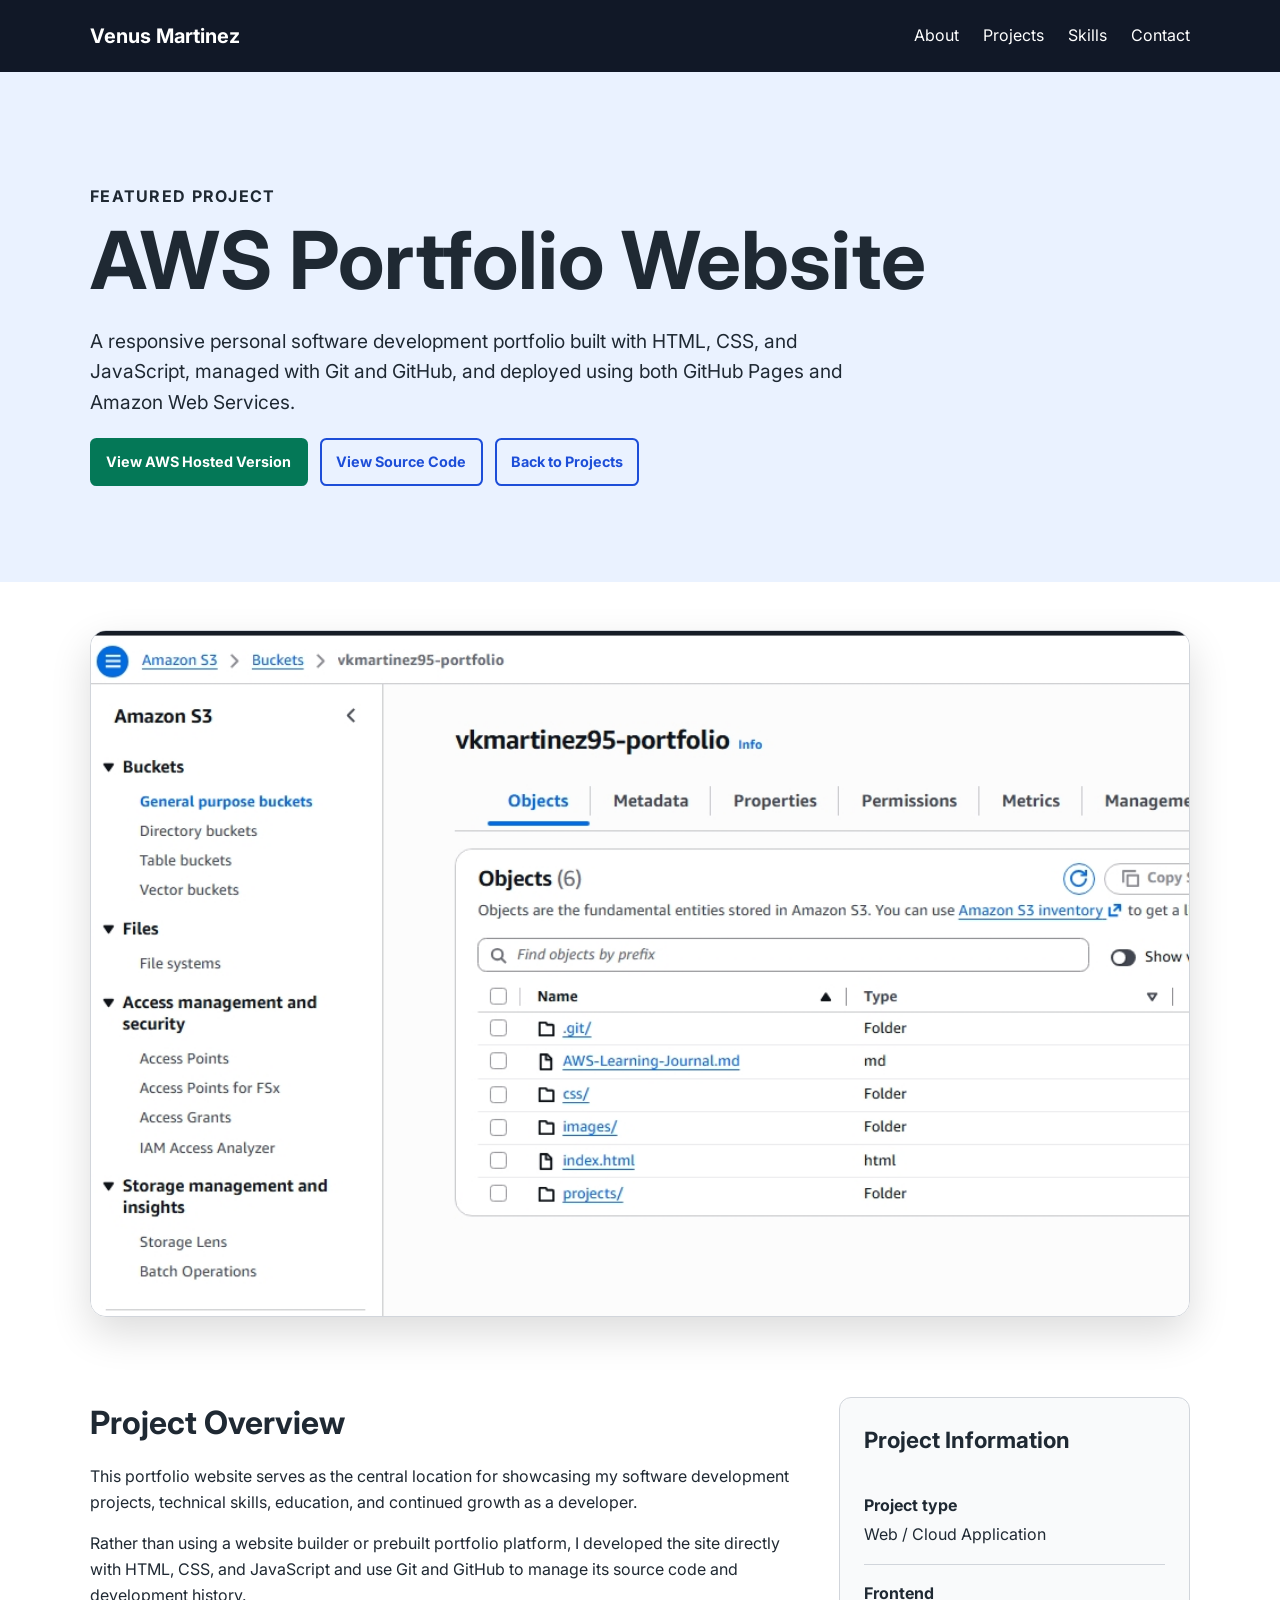
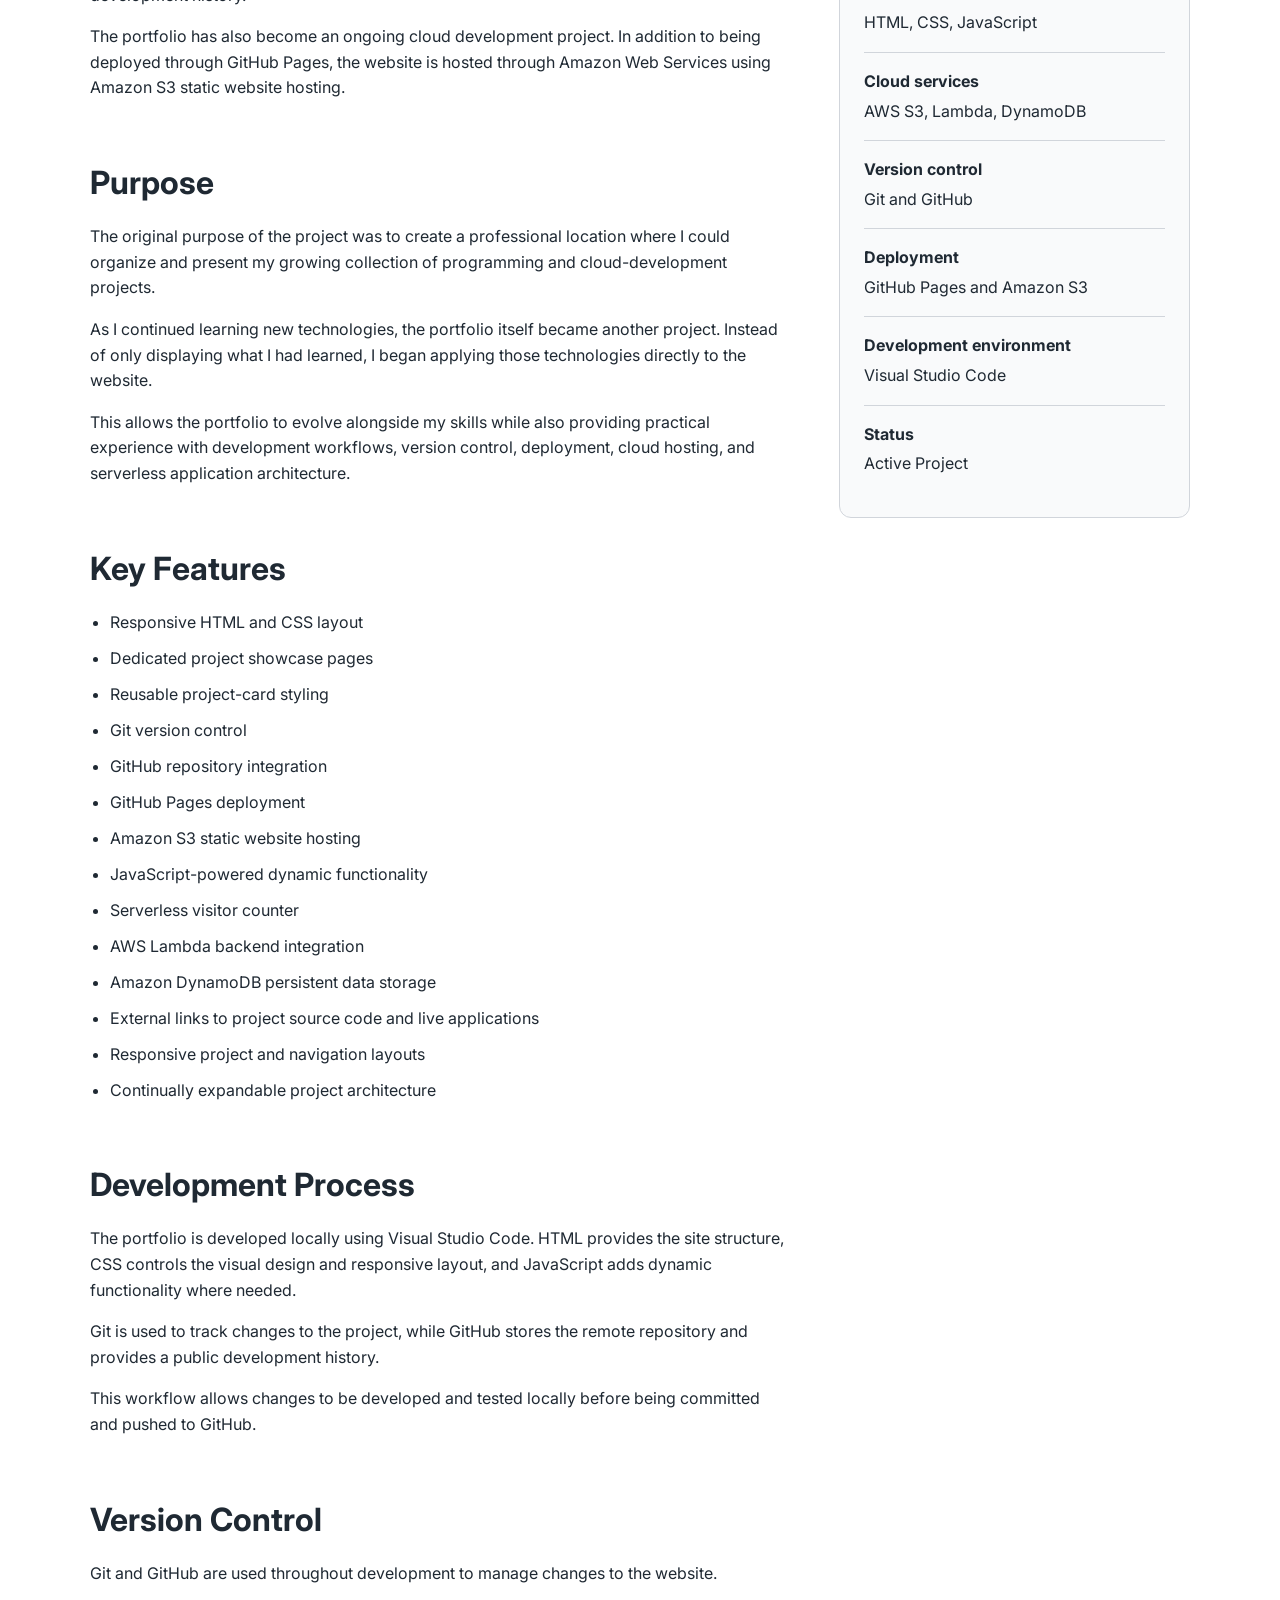
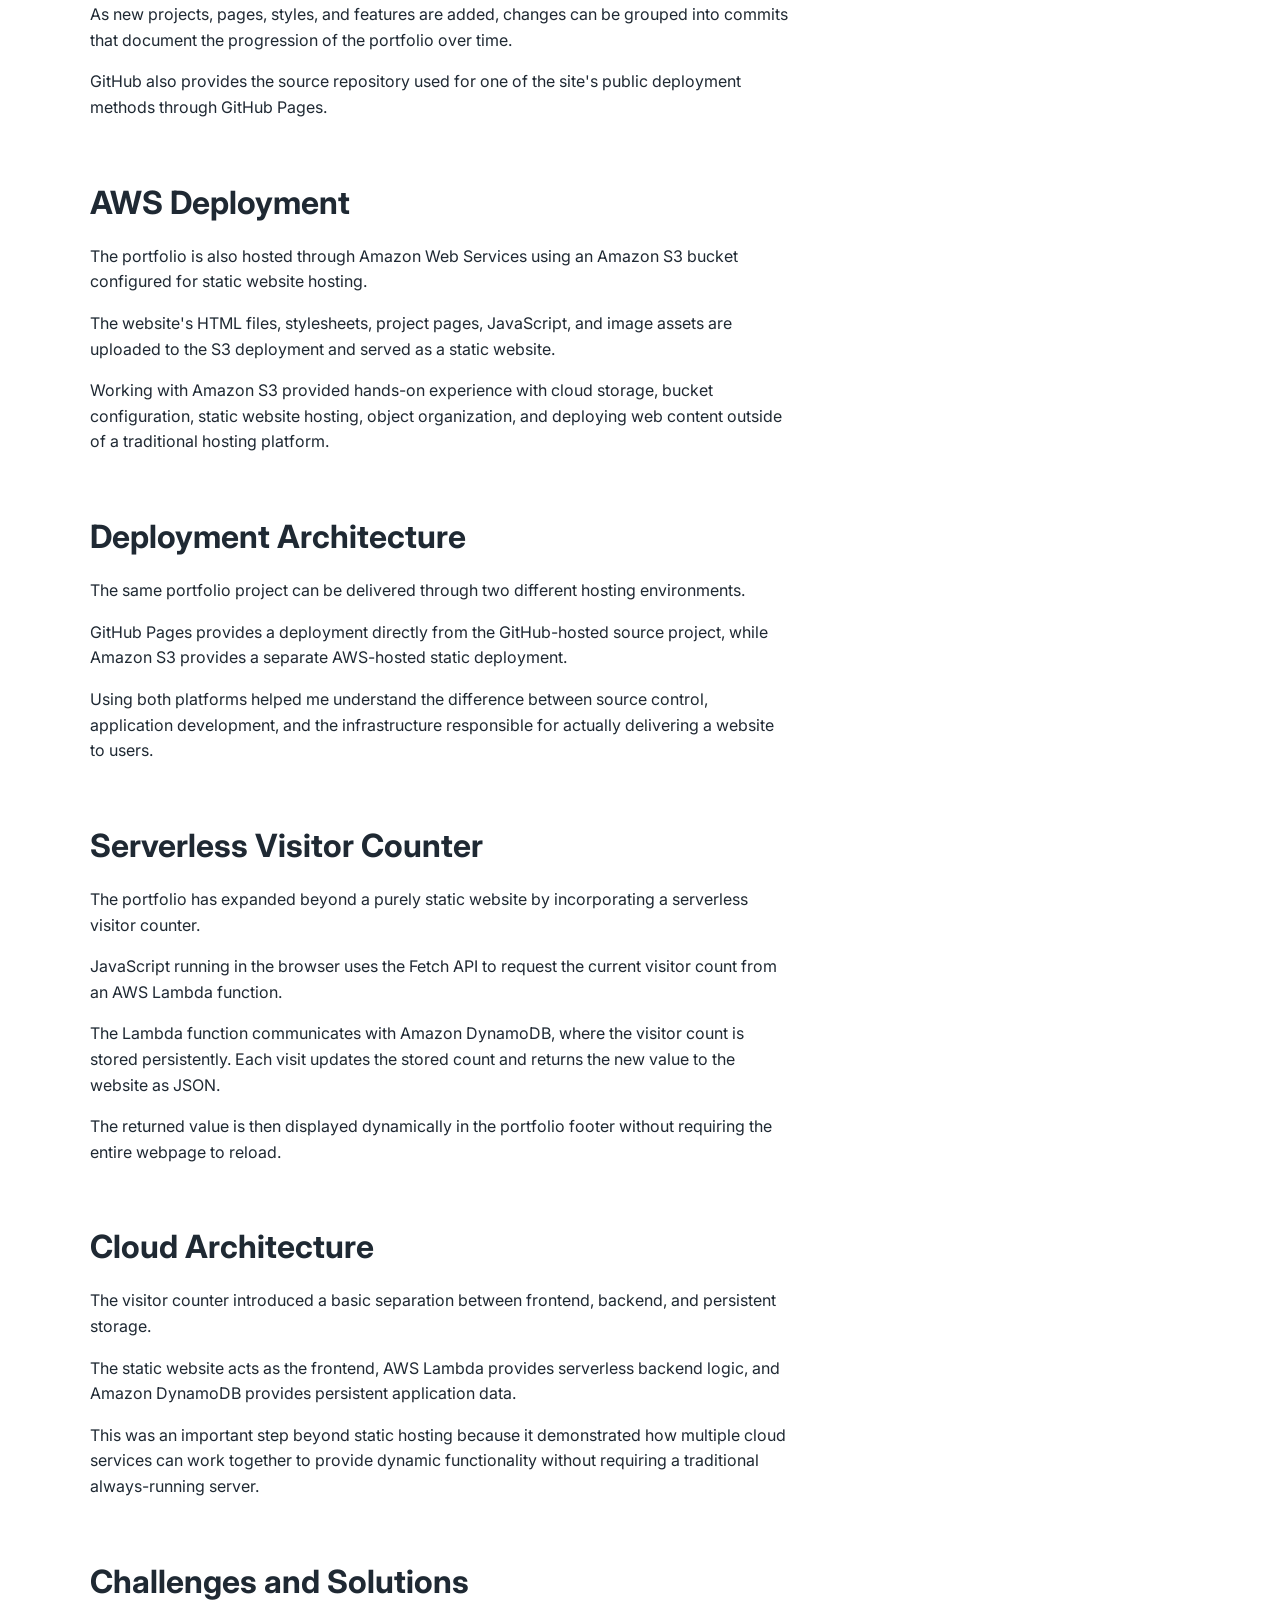
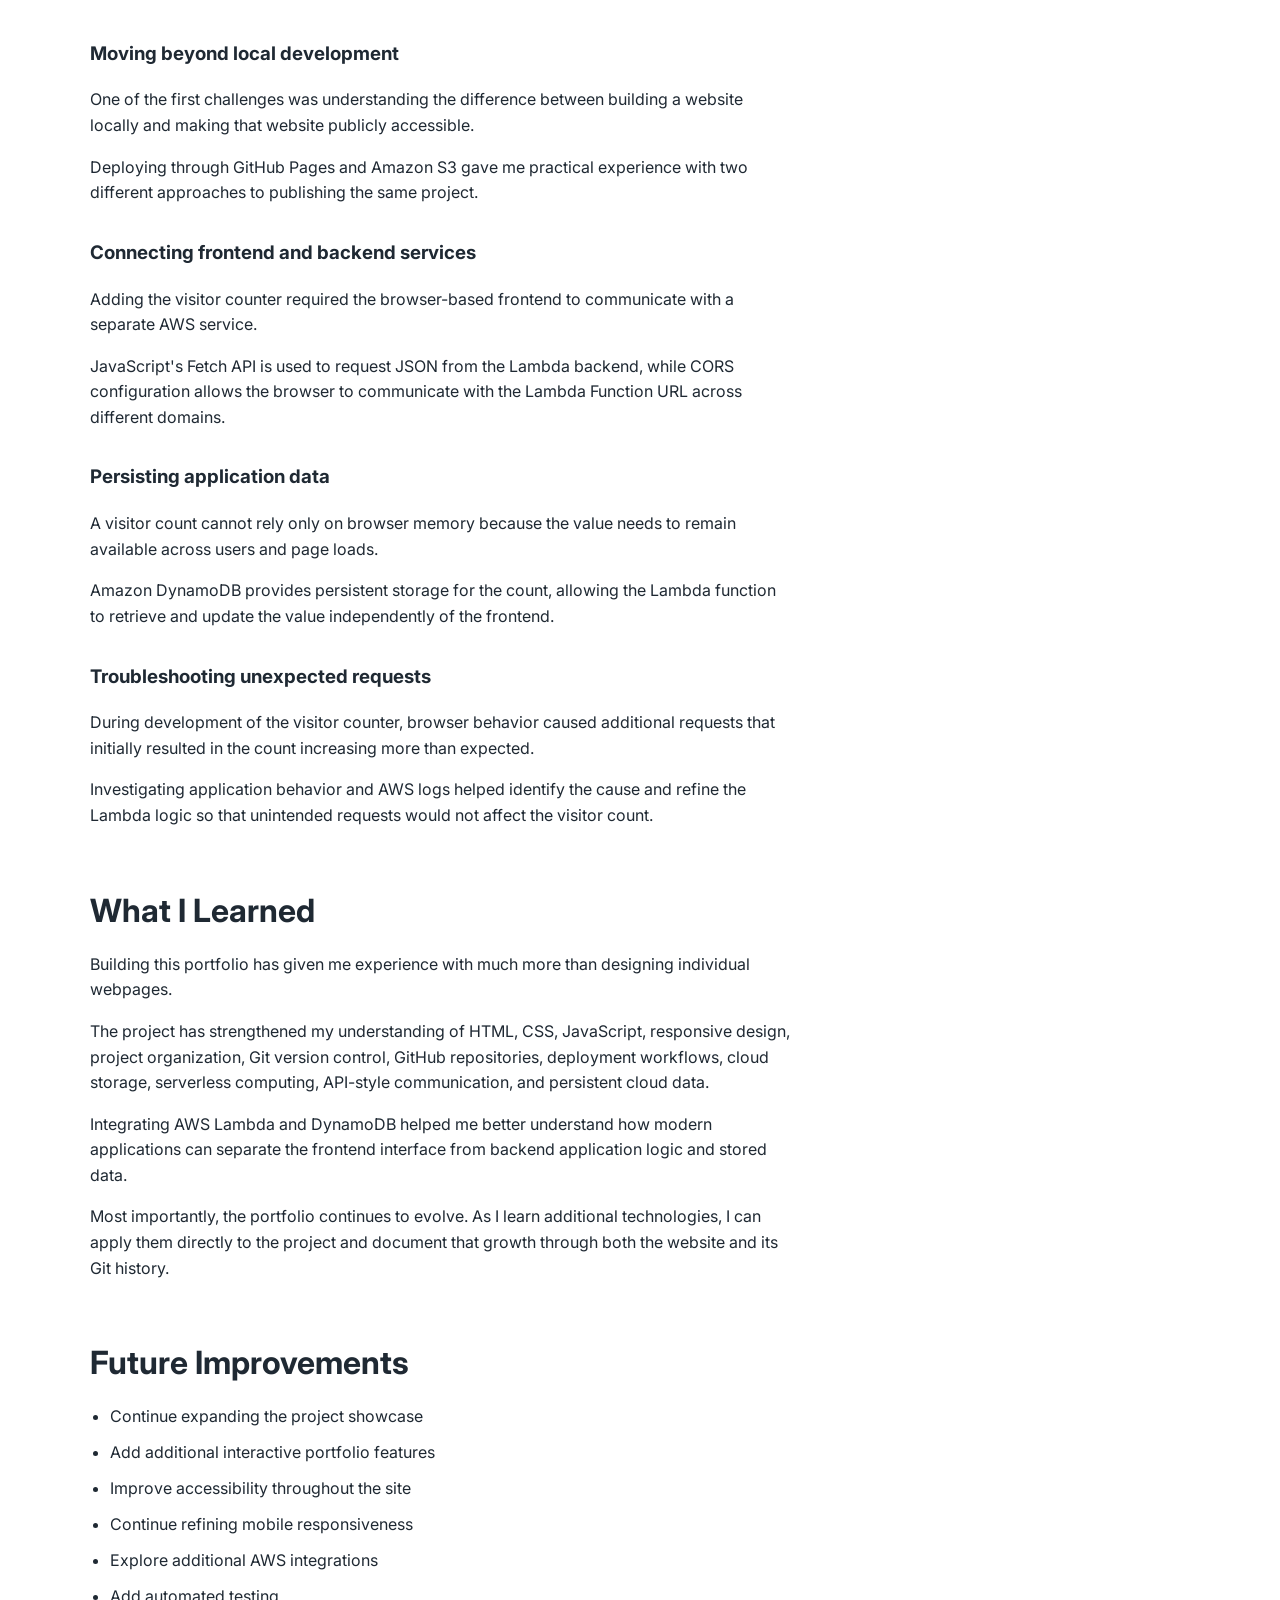
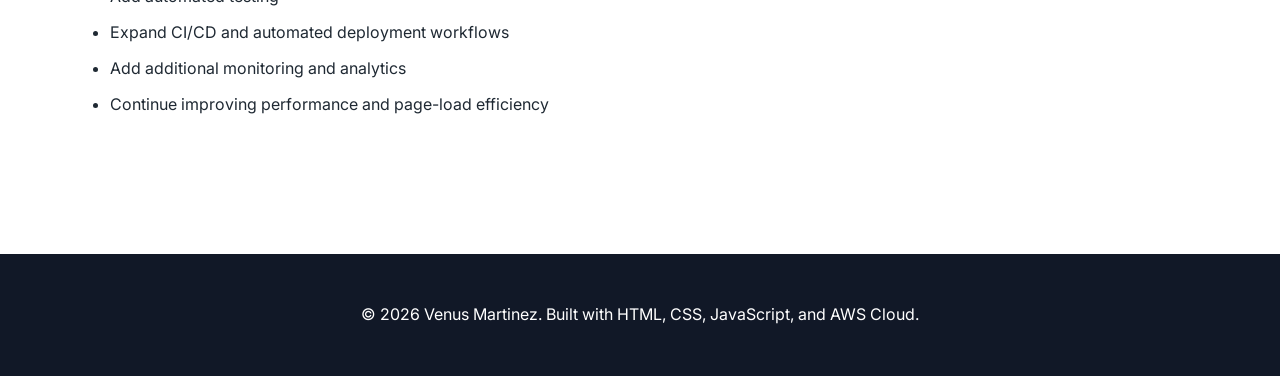
==== commit fce5998d: "AWS Portfolio Link Added" ====
--- a/projects/aws-portfolio-website.html
+++ b/projects/aws-portfolio-website.html
@@ -63,6 +63,11 @@
 
                 <div class="project-links">
 
+                    <a class="button demo-button" href="http://vkmartinez95-portfolio.s3-website.us-east-2.amazonaws.com/" target="_blank"
+                        rel="noopener noreferrer">
+                        View AWS Hosted Version
+                    </a>
+
                     <a class="button secondary-button"
                         href="https://github.com/Venus-Martinez/PersonalPortfolioHomepage"
                         target="_blank"
